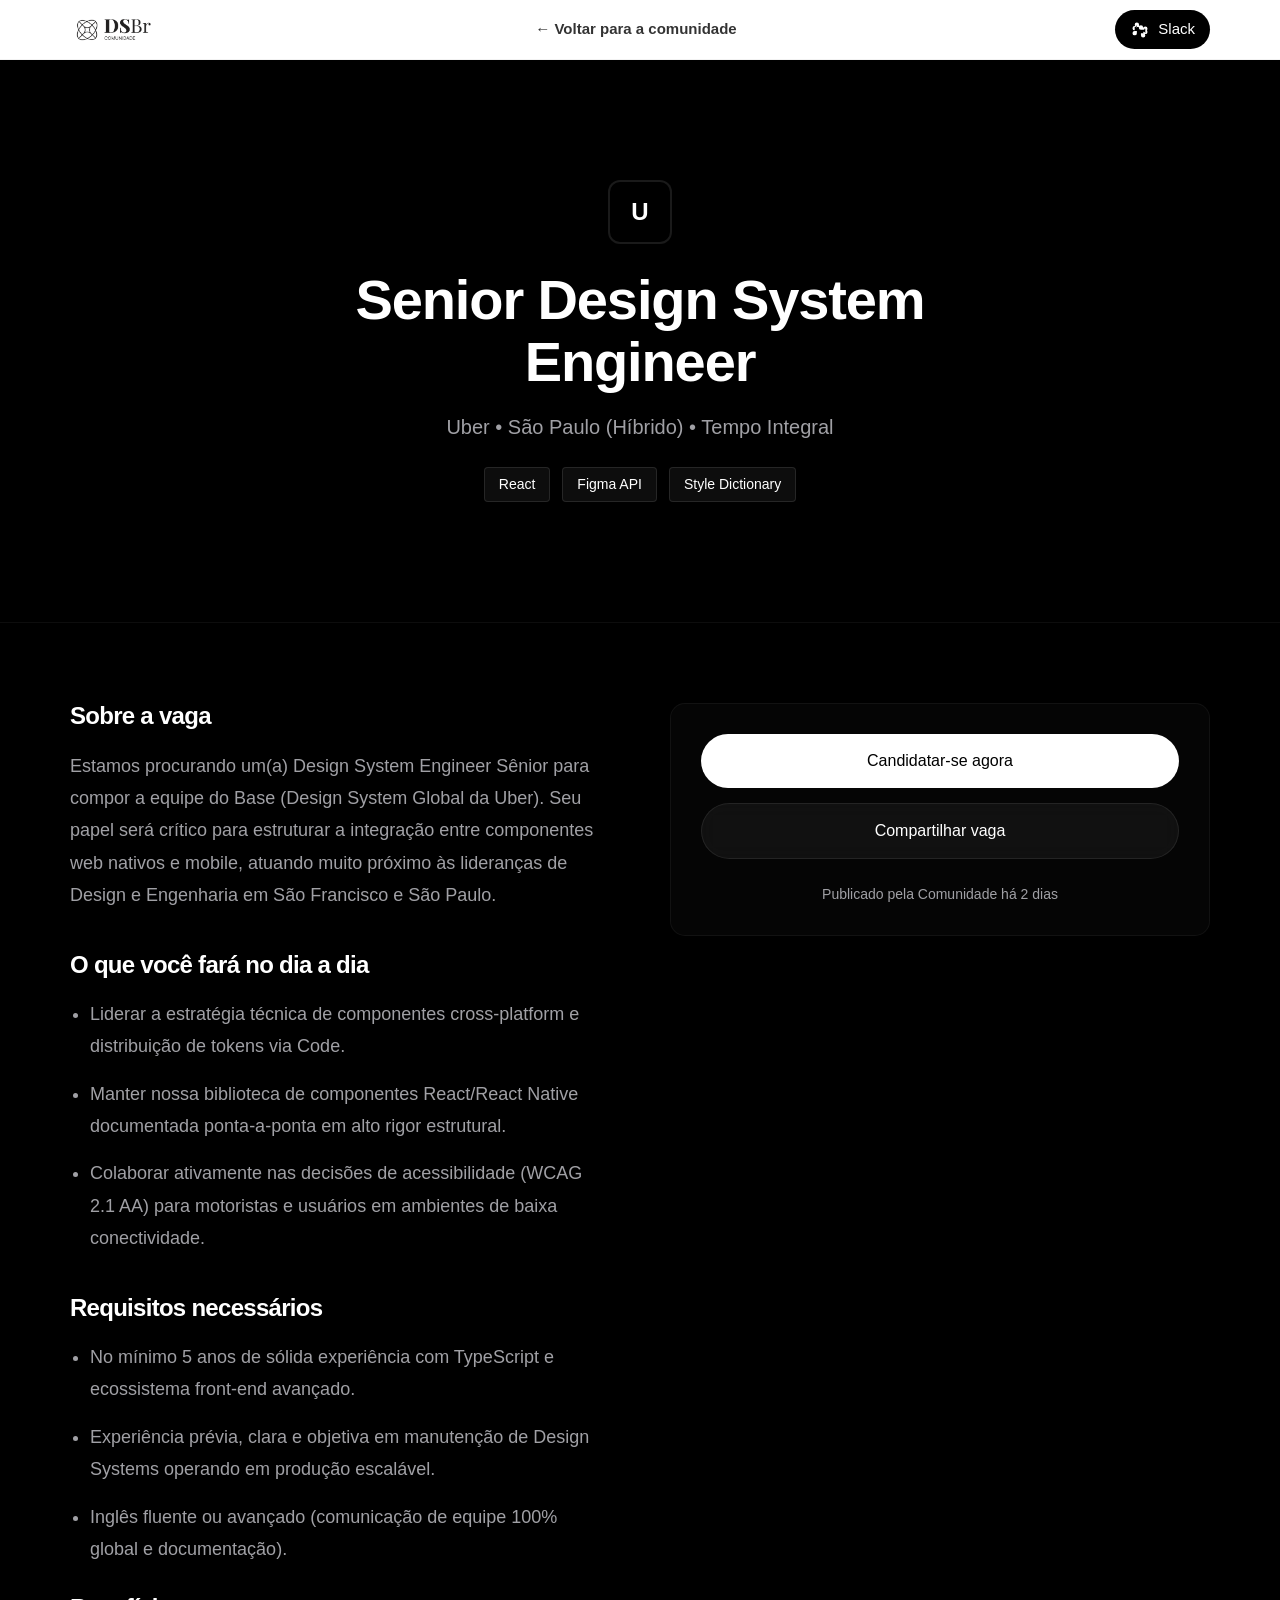
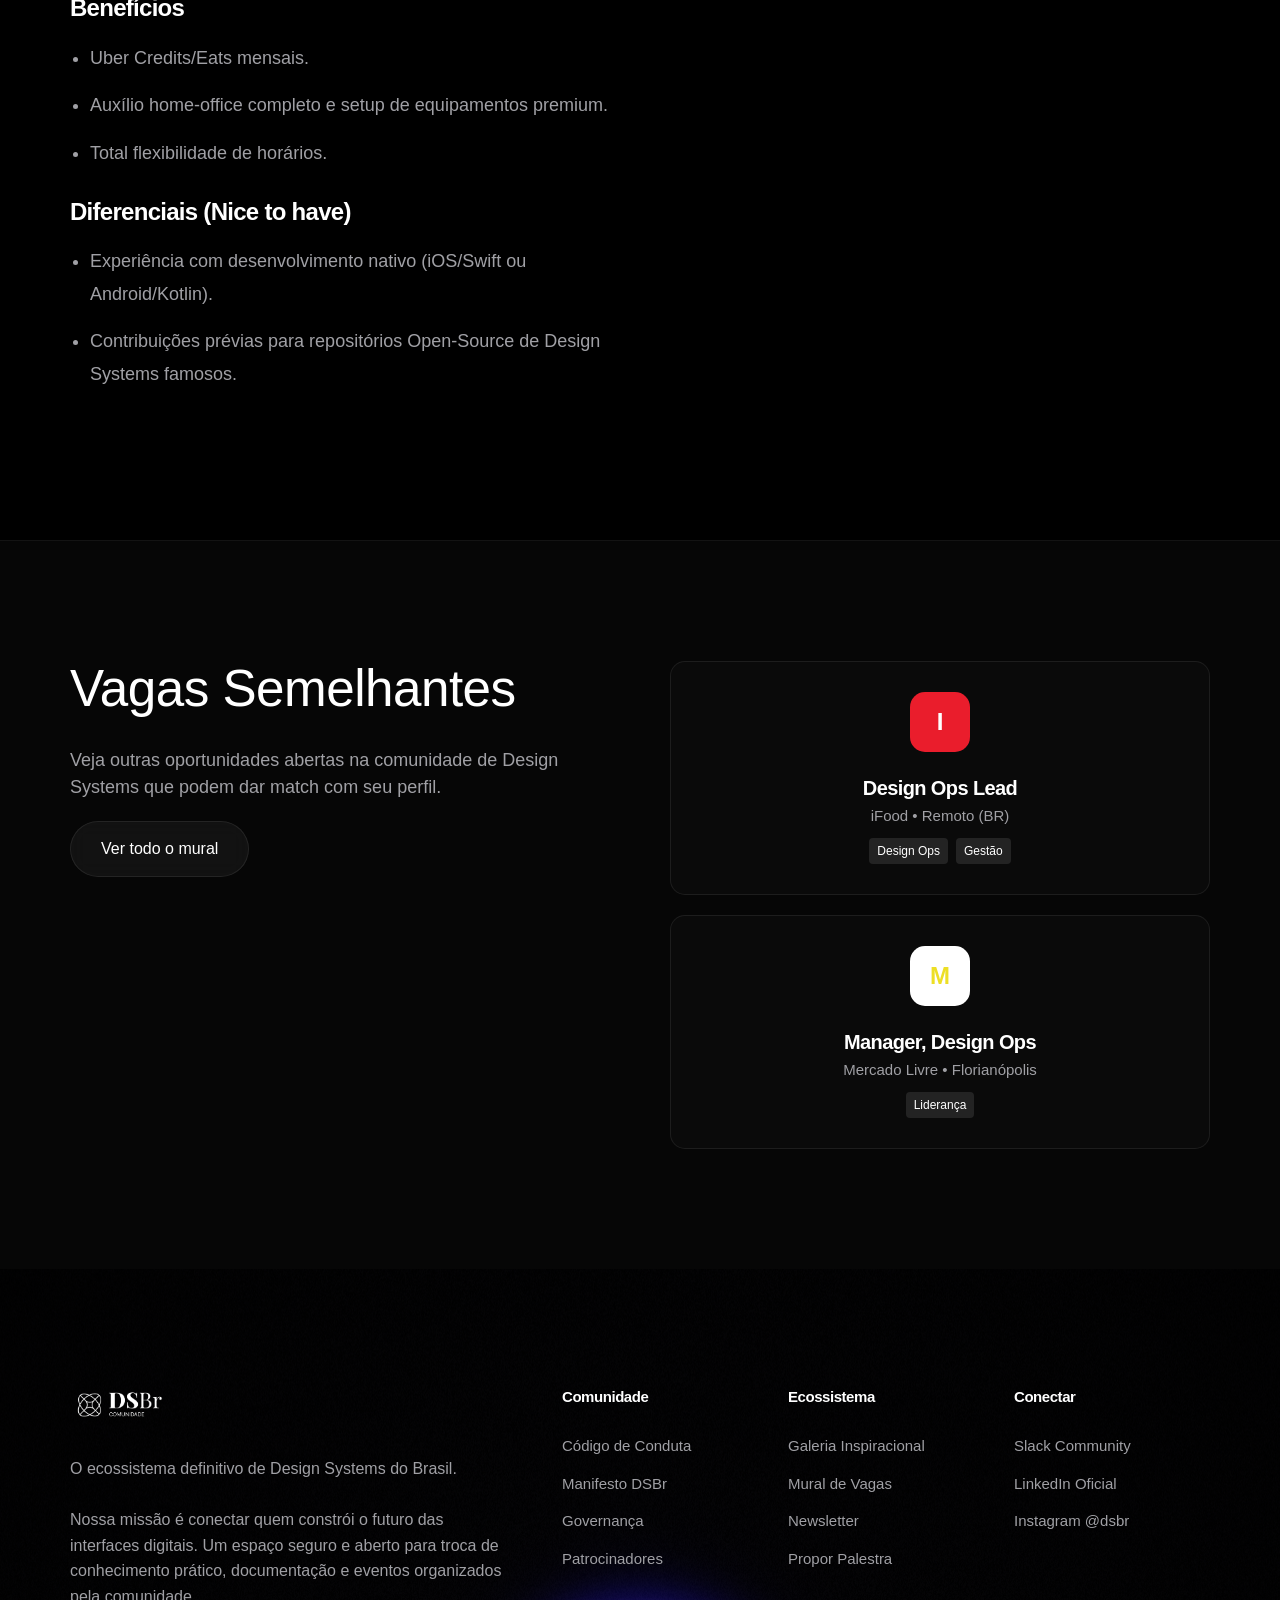
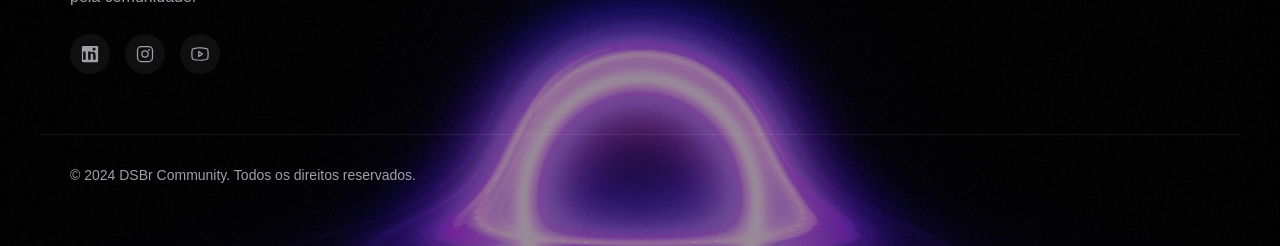
==== job-details.html @ 1dccf1af "first commit" ====
<!DOCTYPE html>
<html lang="pt-BR" class="dark-theme">

<head>
    <meta charset="UTF-8">
    <meta name="viewport" content="width=device-width, initial-scale=1.0">
    <title>Senior Design System Engineer - Uber | DSBr</title>
    <link rel="preconnect" href="https://fonts.googleapis.com">
    <link href="https://fonts.googleapis.com/css2?family=Inter:wght@400;500;600;700;800&family=Outfit:wght@500;700;800&display=swap" rel="stylesheet">
    <link rel="icon" type="image/png" href="assets/logos/LOGO-DSBR-FAVICON.png">
    <link rel="stylesheet" href="styles.css">
</head>

<body>
    <!-- Navigation -->
    <nav class="navbar reveal-nav">
        <div class="nav-container">
            <a href="index.html" class="logo" style="display: flex; align-items: center; text-decoration: none;">
                <img src="assets/logos/LOGO-DSBR-black.png" alt="DSBr Logo" style="height: 28px; width: auto; display: block;">
            </a>
            <div class="nav-links">
                <a href="/" style="font-weight: 600; color: rgba(0,0,0,0.8); text-decoration: none;">← Voltar para a comunidade</a>
            </div>
            <a href="/#join" class="btn btn-primary nav-cta">
                <svg fill="currentColor" viewBox="0 0 256 256" style="width: 20px; height: 20px; margin-right: 8px;">
                    <path d="M116,60a28,28,0,1,0-28,28h28Zm-28,44A28,28,0,1,0,60,132V88A28,28,0,0,0,88,60Zm108,36a28,28,0,1,0-28-28h28Zm-28-44a28,28,0,1,0-28,28h44A28,28,0,0,0,168,96ZM140,196a28,28,0,1,0,28-28H140Zm28-44a28,28,0,1,0,28-28v44A28,28,0,0,0,168,152ZM60,140a28,28,0,1,0,28,28V140ZM88,140H60a28,28,0,1,0,28,28Z"></path>
                </svg>
                Slack
            </a>
        </div>
    </nav>

    <!-- Job Header Block -->
    <header class="section" style="min-height: 40vh; padding-top: 180px; background: #000; border-bottom: 1px solid rgba(255,255,255,0.05); text-align: center;">
        <div class="container layout-centered reveal" style="align-items: center;">
            <div class="mission-text" style="max-width: 800px; display: flex; flex-direction: column; align-items: center;">
                <div class="job-company-logo" style="background:#000; color:#fff; border: 2px solid rgba(255,255,255,0.1); width: 64px; height: 64px; font-size: 1.5rem; border-radius: 12px; display:inline-flex; align-items: center; justify-content: center; margin-bottom: 25px;">U</div>
                <h1 style="font-size: 3.5rem; margin-bottom: 20px; font-weight: 800; letter-spacing: -0.02em;">Senior Design System Engineer</h1>
                <p style="font-size: 1.25rem; color: var(--text-secondary); margin-bottom: 0;">Uber • São Paulo (Híbrido) • Tempo Integral</p>
                
                <div class="job-tags" style="display: flex; gap: 12px; margin-top: 25px; flex-wrap: wrap; justify-content: center;">
                    <span style="background: rgba(255,255,255,0.05); color: #fff; padding: 6px 14px; border-radius: 4px; font-size: 0.875rem; border: 1px solid rgba(255,255,255,0.1);">React</span>
                    <span style="background: rgba(255,255,255,0.05); color: #fff; padding: 6px 14px; border-radius: 4px; font-size: 0.875rem; border: 1px solid rgba(255,255,255,0.1);">Figma API</span>
                    <span style="background: rgba(255,255,255,0.05); color: #fff; padding: 6px 14px; border-radius: 4px; font-size: 0.875rem; border: 1px solid rgba(255,255,255,0.1);">Style Dictionary</span>
                </div>
            </div>
        </div>
    </header>

    <!-- Job Body -->
    <section class="section" style="padding-top: 80px; padding-bottom: 120px; background: transparent;">
        <div class="container layout-asymmetric">
            <div class="job-description" style="line-height: 1.8; color: var(--text-secondary); font-size: 1.125rem;">
                <h3 style="color: var(--text-primary); margin-bottom: 20px; font-size: 1.5rem;">Sobre a vaga</h3>
                <p style="margin-bottom: 40px;">Estamos procurando um(a) Design System Engineer Sênior para compor a equipe do Base (Design System Global da Uber). Seu papel será crítico para estruturar a integração entre componentes web nativos e mobile, atuando muito próximo às lideranças de Design e Engenharia em São Francisco e São Paulo.</p>
                
                <h3 style="color: var(--text-primary); margin-bottom: 20px; font-size: 1.5rem;">O que você fará no dia a dia</h3>
                <ul style="margin-bottom: 40px; padding-left: 20px;">
                    <li style="margin-bottom: 15px;">Liderar a estratégia técnica de componentes cross-platform e distribuição de tokens via Code.</li>
                    <li style="margin-bottom: 15px;">Manter nossa biblioteca de componentes React/React Native documentada ponta-a-ponta em alto rigor estrutural.</li>
                    <li style="margin-bottom: 15px;">Colaborar ativamente nas decisões de acessibilidade (WCAG 2.1 AA) para motoristas e usuários em ambientes de baixa conectividade.</li>
                </ul>

                <h3 style="color: var(--text-primary); margin-bottom: 20px; font-size: 1.5rem;">Requisitos necessários</h3>
                <ul style="margin-bottom: 30px; padding-left: 20px;">
                    <li style="margin-bottom: 15px;">No mínimo 5 anos de sólida experiência com TypeScript e ecossistema front-end avançado.</li>
                    <li style="margin-bottom: 15px;">Experiência prévia, clara e objetiva em manutenção de Design Systems operando em produção escalável.</li>
                    <li style="margin-bottom: 15px;">Inglês fluente ou avançado (comunicação de equipe 100% global e documentação).</li>
                </ul>

                <h3 style="color: var(--text-primary); margin-bottom: 20px; font-size: 1.5rem;">Benefícios</h3>
                <ul style="margin-bottom: 30px; padding-left: 20px;">
                    <li style="margin-bottom: 15px;">Uber Credits/Eats mensais.</li>
                    <li style="margin-bottom: 15px;">Auxílio home-office completo e setup de equipamentos premium.</li>
                    <li style="margin-bottom: 15px;">Total flexibilidade de horários.</li>
                </ul>

                <h3 style="color: var(--text-primary); margin-bottom: 20px; font-size: 1.5rem;">Diferenciais (Nice to have)</h3>
                <ul style="margin-bottom: 30px; padding-left: 20px;">
                    <li style="margin-bottom: 15px;">Experiência com desenvolvimento nativo (iOS/Swift ou Android/Kotlin).</li>
                    <li style="margin-bottom: 15px;">Contribuições prévias para repositórios Open-Source de Design Systems famosos.</li>
                </ul>
            </div>

            <aside class="job-sidebar">
                <div class="sticky-sidebar" style="position: sticky; top: 100px; display: flex; flex-direction: column; gap: 15px; padding: 30px; background: rgba(255,255,255,0.02); border-radius: var(--radius-md); border: 1px solid rgba(255,255,255,0.05);">
                    <a href="#" class="btn btn-primary" style="background: var(--text-primary); color: #000; width: 100%;">Candidatar-se agora</a>
                    <a href="#" class="btn btn-secondary" style="width: 100%;">Compartilhar vaga</a>
                    <p style="font-size: 0.875rem; color: var(--text-secondary); text-align: center; margin-top: 10px;">Publicado pela Comunidade há 2 dias</p>
                </div>
            </aside>
        </div>
    </section>

    <!-- Related Jobs -->
    <section class="section jobs-section" style="padding-bottom: 120px; border-top: 1px solid rgba(255,255,255,0.05);">
        <div class="container layout-asymmetric reveal">
            <div class="jobs-info">
                <h2>Vagas Semelhantes</h2>
                <p>Veja outras oportunidades abertas na comunidade de Design Systems que podem dar match com seu perfil.</p>
                <a href="index.html#jobs" class="btn btn-secondary mt-4" style="margin-top: 20px;">
                    Ver todo o mural
                </a>
            </div>
            
            <div class="jobs-list">
                <a href="#" class="job-item dynamic-hover" style="text-decoration: none;">
                    <div class="job-company-logo" style="background:#ea1d2c;color:#fff;border-color:#ea1d2c;">I</div>
                    <div class="job-meta">
                        <h3 style="color: var(--text-primary);">Design Ops Lead</h3>
                        <span class="company">iFood • Remoto (BR)</span>
                        <div class="job-tags" style="display: flex; gap: 8px; margin-top: 10px;">
                            <span style="background: rgba(255,255,255,0.1); color: #fff; padding: 4px 8px; border-radius: 4px; font-size: 0.75rem;">Design Ops</span>
                            <span style="background: rgba(255,255,255,0.1); color: #fff; padding: 4px 8px; border-radius: 4px; font-size: 0.75rem;">Gestão</span>
                        </div>
                    </div>
                </a>

                <a href="#" class="job-item dynamic-hover" style="text-decoration: none;">
                    <div class="job-company-logo" style="background:#fff;color:#eddf25;border-color:#fff;">M</div>
                    <div class="job-meta">
                        <h3 style="color: var(--text-primary);">Manager, Design Ops</h3>
                        <span class="company">Mercado Livre • Florianópolis</span>
                        <div class="job-tags" style="display: flex; gap: 8px; margin-top: 10px;">
                            <span style="background: rgba(255,255,255,0.1); color: #fff; padding: 4px 8px; border-radius: 4px; font-size: 0.75rem;">Liderança</span>
                        </div>
                    </div>
                </a>
            </div>
        </div>
    </section>

    <!-- Footer -->
    <footer class="footer">
        <div class="container footer-content">
            <div class="footer-brand">
                <a href="index.html" class="logo" style="display: block; margin-bottom: 20px; text-decoration: none;">
                    <img src="assets/logos/LOGO-DSBR-white.png" alt="DSBr Logo"
                        style="height: 32px; width: auto; display: block;">
                </a>
                <p style="color: var(--text-secondary); line-height: 1.6; font-size: 1rem; margin-bottom: 25px;">
                    O ecossistema definitivo de Design Systems do Brasil.<br><br>
                    Nossa missão é conectar quem constrói o futuro das interfaces digitais. Um espaço seguro e aberto para troca de conhecimento prático, documentação e eventos organizados pela comunidade.
                </p>
                <div class="footer-socials" style="display: flex; gap: 15px;">
                    <a href="https://linkedin.com" target="_blank" aria-label="LinkedIn" style="color: var(--text-secondary); width: 40px; height: 40px; border-radius: 50%; background: rgba(255,255,255,0.05); display: flex; align-items: center; justify-content: center; transition: all 0.3s ease;" onmouseover="this.style.background='rgba(255,255,255,0.1)'; this.style.color='var(--text-primary)';" onmouseout="this.style.background='rgba(255,255,255,0.05)'; this.style.color='var(--text-secondary)';">
                        <svg width="20" height="20" fill="currentColor" viewBox="0 0 256 256"><path d="M216,24H40A16,16,0,0,0,24,40V216a16,16,0,0,0,16,16H216a16,16,0,0,0,16-16V40A16,16,0,0,0,216,24Zm-16,40a20,20,0,1,1-20-20A20,20,0,0,1,200,64Zm0,136H168V140c0-14.77-9.5-20-16-20s-16,5.23-16,20v60H104V96h32v17.41a38.45,38.45,0,0,1,28-13.41c19.86,0,36,13.68,36,43.2V200ZM72,200H40V96H72Z"></path></svg>
                    </a>
                    <a href="https://instagram.com" target="_blank" aria-label="Instagram" style="color: var(--text-secondary); width: 40px; height: 40px; border-radius: 50%; background: rgba(255,255,255,0.05); display: flex; align-items: center; justify-content: center; transition: all 0.3s ease;" onmouseover="this.style.background='rgba(255,255,255,0.1)'; this.style.color='var(--text-primary)';" onmouseout="this.style.background='rgba(255,255,255,0.05)'; this.style.color='var(--text-secondary)';">
                        <svg width="20" height="20" fill="currentColor" viewBox="0 0 256 256"><path d="M128,80a48,48,0,1,0,48,48A48.05,48.05,0,0,0,128,80Zm0,80a32,32,0,1,1,32-32A32,32,0,0,1,128,160ZM176,24H80A56.06,56.06,0,0,0,24,80v96a56.06,56.06,0,0,0,56,56h96a56.06,56.06,0,0,0,56-56V80A56.06,56.06,0,0,0,176,24Zm40,152a40,40,0,0,1-40,40H80a40,40,0,0,1-40-40V80A40,40,0,0,1,80,40h96a40,40,0,0,1,40,40ZM192,76a12,12,0,1,1-12-12A12,12,0,0,1,192,76Z"></path></svg>
                    </a>
                    <a href="https://youtube.com" target="_blank" aria-label="YouTube" style="color: var(--text-secondary); width: 40px; height: 40px; border-radius: 50%; background: rgba(255,255,255,0.05); display: flex; align-items: center; justify-content: center; transition: all 0.3s ease;" onmouseover="this.style.background='rgba(255,255,255,0.1)'; this.style.color='var(--text-primary)';" onmouseout="this.style.background='rgba(255,255,255,0.05)'; this.style.color='var(--text-secondary)';">
                        <svg width="20" height="20" fill="currentColor" viewBox="0 0 256 256"><path d="M164.44,121.34l-48-32A8,8,0,0,0,104,96v64a8,8,0,0,0,12.44,6.66l48-32a8,8,0,0,0,0-13.32ZM120,145.05V111l25.58,17ZM234.33,69.52a24,24,0,0,0-14.49-16.4C185.56,39.88,131,40,128,40s-57.56-.12-91.84,13.15a24,24,0,0,0-14.49,16.4C19.86,76.62,16,102.57,16,128s3.86,51.38,5.67,58.48a24,24,0,0,0,14.49,16.41C69.48,216,125.13,216,128,216s58.52,0,91.84-13.11a24,24,0,0,0,14.49-16.41C236.14,179.38,240,153.43,240,128S236.14,76.62,234.33,69.52ZM218.83,182.5A8,8,0,0,1,214,188c-30.86,11.83-84.34,12-86,12s-55.12-.13-86-12a8,8,0,0,1-4.83-5.46C35.53,176.62,32,152.05,32,128s3.53-48.62,5.13-54.54A8,8,0,0,1,42,68c30.86-11.83,84.34-12,86-12s55.12,.13,86,12a8,8,0,0,1,4.83,5.46C220.47,79.38,224,103.95,224,128S220.47,176.62,218.83,182.5Z"></path></svg>
                    </a>
                </div>
            </div>

            <div class="footer-links">
                <div class="link-col">
                    <h4>Comunidade</h4>
                    <a href="#">Código de Conduta</a>
                    <a href="#">Manifesto DSBr</a>
                    <a href="#">Governança</a>
                    <a href="#">Patrocinadores</a>
                </div>
                <div class="link-col">
                    <h4>Ecossistema</h4>
                    <a href="#">Galeria Inspiracional</a>
                    <a href="#">Mural de Vagas</a>
                    <a href="#">Newsletter</a>
                    <a href="#">Propor Palestra</a>
                </div>
                <div class="link-col">
                    <h4>Conectar</h4>
                    <a href="#">Slack Community</a>
                    <a href="#">LinkedIn Oficial</a>
                    <a href="#">Instagram @dsbr</a>
                </div>
            </div>
        </div>
        <div class="container footer-bottom">
            <p>&copy; 2024 DSBr Community. Todos os direitos reservados.</p>
        </div>
    </footer>
    <script src="script.js"></script>
</body>
</html>
---- styles.css ----
/* ==========================================================================
   Custom Fonts
   ========================================================================== */
@font-face {
    font-family: 'Nehemi';
    src: url('assets/Nehemi.woff2') format('woff2'),
        url('assets/Nehemi.woff') format('woff'),
        url('assets/Nehemi.ttf') format('truetype');
    font-weight: normal;
    font-style: normal;
    font-display: swap;
}

/* ==========================================================================
   CSS Variables
   ========================================================================== */
:root {
    /* Colors */
    --bg-color: #000000;
    --bg-surface: #0a0a0a;
    --bg-surface-hover: #141414;
    --text-primary: #ffffff;
    --text-secondary: #a0a0a5;
    --accent-color: #ffffff;
    --accent-glow: rgba(255, 255, 255, 0.1);

    /* Branding specific colors for placeholders */
    --brand-nu: #8A05BE;
    --brand-ifood: #EA1D2C;
    --brand-quinto: #2B52FF;

    /* Gradients */
    --gradient-hero: radial-gradient(circle at 50% 0%, rgba(20, 20, 30, 1) 0%, #000000 60%);
    --gradient-strip: linear-gradient(135deg, rgba(20, 20, 30, 1) 0%, #000000 100%);
    --gradient-accent: linear-gradient(90deg, rgba(255, 255, 255, 0.1), rgba(255, 255, 255, 0.0));

    /* Typography */
    --font-sans: "Helvetica Neue", "Helvetica", "Inter", -apple-system, BlinkMacSystemFont, Arial, sans-serif;

    /* Spacing & Layout - 60px Grid System */
    --max-width: 1200px;
    --section-padding: 120px 0;
    --nav-height: 60px;

    /* Shadows & Effects */
    --shadow-soft: 0 8px 30px rgba(0, 0, 0, 0.4);
    --shadow-glow: 0 0 40px rgba(255, 255, 255, 0.05);
    --border-subtle: 1px solid rgba(255, 255, 255, 0.08);
    --radius-sm: 8px;
    --radius-md: 15px;
    /* adapted */
    --radius-lg: 30px;
    /* adapted */

    /* Motion */
    --transition-fast: 0.2s cubic-bezier(0.16, 1, 0.3, 1);
    --transition-smooth: 0.5s cubic-bezier(0.2, 0.8, 0.2, 1);
}

/* ==========================================================================
   Reset & Base Styles
   ========================================================================== */
* {
    margin: 0;
    padding: 0;
    box-sizing: border-box;
}

html {
    scroll-behavior: smooth;
}

body {
    background-color: var(--bg-color);
    color: var(--text-primary);
    font-family: var(--font-sans);
    line-height: 1.5;
    -webkit-font-smoothing: antialiased;
    -moz-osx-font-smoothing: grayscale;
    overflow-x: hidden;
}

h1,
h2,
h3,
h4,
h5,
h6 {
    font-weight: 700;
    line-height: 1.1;
    letter-spacing: -0.03em;
}

h1 {
    font-family: 'Nehemi', var(--font-sans);
    font-weight: normal;
    font-size: clamp(3rem, 6vw, 5.5rem);
    letter-spacing: -0.02em;
}

h2 {
    font-family: 'Nehemi', var(--font-sans);
    font-weight: 100;
    font-size: clamp(2.5rem, 4vw, 3.5rem);
    margin-bottom: 30px;
    letter-spacing: -0.01em;
}

/* grid adj */
h3 {
    font-size: 1.5rem;
}

h4 {
    font-size: 1.25rem;
}

a {
    color: inherit;
    text-decoration: none;
    transition: color var(--transition-fast);
}

p {
    color: var(--text-secondary);
    font-size: 1.125rem;
    max-width: 600px;
    /* 10 * 60 */
}

.container {
    max-width: var(--max-width);
    margin: 0 auto;
    padding: 0 30px;
    /* grid adj */
}

.section {
    padding: var(--section-padding);
    position: relative;
}

/* Backgrounds coded per section for future image overrides and differentiation */
.mission-section {
    background-color: #040404;
    /* background-image: url('DEPOIS_COLOQUE_A_IMAGEM_AQUI.jpg'); */
    background-size: cover;
    background-position: center;
    background-repeat: no-repeat;
}

.events-section {
    background-color: #080808;
    /* background-image: url('DEPOIS_COLOQUE_A_IMAGEM_AQUI.jpg'); */
    background-size: cover;
    background-position: center;
    background-repeat: no-repeat;
}

.library-section {
    background-color: #030303;
    /* background-image: url('DEPOIS_COLOQUE_A_IMAGEM_AQUI.jpg'); */
    background-size: cover;
    background-position: center;
    background-repeat: no-repeat;
}

.jobs-section {
    background-color: #060606;
    /* background-image: url('DEPOIS_COLOQUE_A_IMAGEM_AQUI.jpg'); */
    background-size: cover;
    background-position: center;
    background-repeat: no-repeat;
}

.content-section {
    background-color: #020202;
    /* background-image: url('DEPOIS_COLOQUE_A_IMAGEM_AQUI.jpg'); */
    background-size: cover;
    background-position: center;
    background-repeat: no-repeat;
}

.mt-4 {
    margin-top: 30px;
}

/* grid adj */

/* ==========================================================================
   Components 
   ========================================================================== */
.btn {
    display: inline-flex;
    align-items: center;
    justify-content: center;
    padding: 15px 30px;
    /* grid adj */
    border-radius: 100px;
    font-weight: 400;
    font-size: 1rem;
    cursor: pointer;
    transition: all var(--transition-fast);
    border: none;
    outline: none;
}

.btn-primary {
    background: var(--accent-color);
    color: #000000;
}

.btn-primary:hover {
    transform: scale(1.05);
    box-shadow: 0 4px 20px rgba(255, 255, 255, 0.4);
}

.btn-secondary {
    background: rgba(255, 255, 255, 0.05);
    color: var(--text-primary);
    border: var(--border-subtle);
    backdrop-filter: blur(10px);
}

.btn-secondary:hover {
    background: rgba(255, 255, 255, 0.1);
    border-color: rgba(255, 255, 255, 0.2);
    transform: scale(1.05);
}

.badge {
    display: inline-block;
    padding: 8px 15px;
    /* grid adj */
    background: rgba(255, 255, 255, 0.05);
    border: var(--border-subtle);
    border-radius: 100px;
    font-size: 0.875rem;
    font-weight: 500;
    color: var(--text-secondary);
    margin-bottom: 30px;
    /* grid adj */
}

.link-arrow {
    color: var(--text-secondary);
    font-weight: 500;
    display: flex;
    align-items: center;
    gap: 10px;
    /* slight compromise, 15px too big */
}

.link-arrow span {
    transition: transform var(--transition-fast);
}

.link-arrow:hover {
    color: var(--text-primary);
}

.link-arrow:hover span {
    transform: translateX(4px);
}

/* ==========================================================================
   Navigation
   ========================================================================== */
.navbar {
    position: fixed;
    top: 0;
    left: 0;
    width: 100%;
    height: var(--nav-height);
    background: #ffffff;
    z-index: 100;
    border-bottom: 1px solid rgba(0, 0, 0, 0.05);
}

.nav-container {
    max-width: var(--max-width);
    height: 100%;
    margin: 0 auto;
    padding: 0 30px;
    /* grid adj */
    display: flex;
    align-items: center;
    justify-content: space-between;
}

.logo {
    font-weight: 800;
    font-size: 1.5rem;
    letter-spacing: -0.05em;
    color: var(--text-primary);
}

.nav-links {
    display: flex;
    gap: 30px;
    /* grid adj */
}

.nav-links a {
    font-size: 0.9375rem;
    font-weight: 500;
    color: rgba(0, 0, 0, 0.6);
}

.nav-links a:hover {
    color: rgba(0, 0, 0, 1);
}

.nav-cta {
    padding: 8px 15px;
    /* grid adj inside 60px nav */
    font-size: 0.9375rem;
    background: #000000 !important;
    color: #ffffff !important;
}

.nav-cta:hover {
    box-shadow: 0 4px 20px rgba(0, 0, 0, 0.2) !important;
}

/* ==========================================================================
   Hero Section
   ========================================================================== */
.hero {
    min-height: 100vh;
    display: flex;
    align-items: center;
    justify-content: center;
    position: relative;
    padding-top: var(--nav-height);
    text-align: center;
    overflow: hidden;
}

.hero-bg {
    position: absolute;
    top: 0;
    left: 0;
    width: 100%;
    height: 100%;
    background: 
        /*linear-gradient(to right, rgba(0, 0, 0, 0) 0%, rgba(0, 0, 0, 0.8) 0%),*/
        linear-gradient(to bottom, rgba(0, 0, 0, 0.4) 100%, #080808 0%),
        url('assets/huly_laser_remix.png');
    background-size: cover;
    background-position: bottom;
    background-repeat: no-repeat;
    z-index: -1;
    overflow: hidden;
}

.orb {
    position: absolute;
    border-radius: 50%;
    filter: blur(100px);
    opacity: 0.4;
    animation: float 20s infinite ease-in-out alternate;
}

.orb-1 {
    width: 600px;
    height: 600px;
    background: rgba(60, 60, 80, 0.4);
    top: -200px;
    left: -100px;
}

.orb-2 {
    width: 500px;
    height: 500px;
    background: rgba(40, 40, 60, 0.3);
    bottom: -100px;
    right: -100px;
    animation-delay: -5s;
}

@keyframes float {
    0% {
        transform: translate(0, 0) scale(1);
    }

    100% {
        transform: translate(50px, 50px) scale(1.1);
    }
}

.hero-content {
    max-width: var(--max-width);
    width: 100%;
    padding: 0 30px;
    /* grid adj */
    display: flex;
    flex-direction: column;
    align-items: center;
    text-align: center;
    z-index: 1;
}

.hero p {
    font-size: 1.25rem;
    color: var(--text-secondary);
    margin: 30px 0 60px;
    /* grid adj */
    max-width: 600px;
}

.cta-group {
    display: flex;
    gap: 15px;
    /* grid adj */
    margin-bottom: 60px;
    /* grid adj */
    justify-content: center;
}

.marquee-section {
    width: 100%;
    overflow: hidden;
    padding: 60px 0;
    /* grid adj */
    border-top: var(--border-subtle);
    border-bottom: var(--border-subtle);
    background: #000;
    position: relative;
    display: flex;
}

.marquee-track {
    display: flex;
    gap: 40px;
    /* grid adj */
    animation: scroll 40s linear infinite;
    flex-shrink: 0;
    align-items: center;
}

@keyframes scroll {
    from {
        transform: translateX(0);
    }

    to {
        transform: translateX(-50%);
    }
}

.marquee-track img, .marquee-track svg, .marquee-track span {
    height: 32px;
    width: auto;
    opacity: 0.5;
    color: #fff;
    filter: brightness(0) invert(1);
    /* Make all white */
    transition: opacity 0.3s ease;
    white-space: nowrap;
    display: flex;
    align-items: center;
}

.marquee-track span {
    font-weight: 600;
    font-size: 1.1rem;
    text-transform: uppercase;
    letter-spacing: 0.1em;
    filter: none;
}

.marquee-track i {
    color: var(--accent-color);
    font-style: normal;
    font-size: 1.2rem;
    opacity: 0.6;
}

.marquee-track img:hover, .marquee-track svg:hover, .marquee-track span:hover, .marquee-track i:hover {
    opacity: 1;
}

@keyframes scroll {
    0% {
        transform: translateX(0);
    }

    100% {
        transform: translateX(calc(-50%));
    }
}

.marquee-mask {
    position: absolute;
    inset: 0;
    background: linear-gradient(to right, #000 0%, transparent 10%, transparent 90%, #000 100%);
    z-index: 2;
    pointer-events: none;
}

/* ==========================================================================
   Mission & Community
   ========================================================================== */
.layout-asymmetric {
    display: grid;
    grid-template-columns: 1fr 1fr;
    gap: 60px;
    /* grid adj */
    align-items: start;
}

.layout-centered {
    display: flex;
    flex-direction: column;
    align-items: center;
    text-align: center;
    max-width: var(--max-width);
    margin: 0 auto;
    width: 100%;
    padding: 0 30px;
}

.mission-bullets {
    list-style: none;
    margin-top: 60px;
    /* grid adj */
}

.mission-bullets li {
    display: flex;
    gap: 30px;
    /* grid adj */
    margin-bottom: 30px;
    /* grid adj */
}

.bullet-icon {
    font-size: 1.5rem;
    color: var(--text-secondary);
    flex-shrink: 0;
}

.mission-bullets h4 {
    margin-bottom: 15px;
    /* grid adj */
}

.mission-bullets p {
    font-size: 1rem;
}

.community-proof {
    background: var(--bg-surface);
    border: var(--border-subtle);
    border-radius: var(--radius-lg);
    padding: 60px;
    /* grid adj */
    box-shadow: var(--shadow-soft);
}

.subtitle {
    font-size: 0.875rem;
    text-transform: uppercase;
    letter-spacing: 0.05em;
    margin-bottom: 30px;
    /* grid adj */
    color: #666;
}

.logo-grid {
    display: grid;
    grid-template-columns: repeat(3, 1fr);
    gap: 30px;
    /* grid adj */
    margin-bottom: 60px;
    /* grid adj */
}

.logo-item {
    font-weight: 700;
    font-size: 1.125rem;
    color: var(--text-secondary);
    opacity: 0.7;
    transition: opacity var(--transition-fast);
}

.logo-item:hover {
    opacity: 1;
    color: var(--text-primary);
}

.testimonial-card {
    border-top: var(--border-subtle);
    padding-top: 30px;
    /* grid adj */
}

.quote {
    font-size: 1.125rem;
    font-weight: 500;
    color: var(--text-primary);
    margin-bottom: 30px;
    /* grid adj */
    line-height: 1.6;
}

.author {
    display: flex;
    align-items: center;
    gap: 15px;
    /* grid adj */
}

.avatar {
    width: 60px;
    /* grid adj */
    height: 60px;
    /* grid adj */
    border-radius: 50%;
    background: linear-gradient(135deg, #444, #222);
}

.avatar.small {
    width: 30px;
    /* grid adj */
    height: 30px;
    /* grid adj */
}

.author-info {
    display: flex;
    flex-direction: column;
}

.author-info strong {
    font-size: 0.9375rem;
}

.author-info span {
    font-size: 0.875rem;
    color: var(--text-secondary);
}

/* ==========================================================================
   Events Section
   ========================================================================== */
.header-flex {
    display: flex;
    justify-content: space-between;
    align-items: center;
    margin-bottom: 60px;
    
    /* grid adj */
}

.header-flex h2 {
    margin-bottom: 0;
}

.horizontal-scroll {
    display: flex;
    gap: 30px;
    /* grid adj */
    overflow-x: auto;
    padding: 0 30px 60px;
    /* grid adj */
    scroll-snap-type: x mandatory;
    scrollbar-width: none;
}

.horizontal-scroll::-webkit-scrollbar {
    display: none;
}

.horizontal-scroll::before,
.horizontal-scroll::after {
    content: '';
    flex-shrink: 0;
    width: max(0px, calc((100vw - var(--max-width)) / 2));
}

.event-card {
    flex: 1;
    min-width: 320px;
    scroll-snap-align: start;
    background: var(--bg-surface);
    border: var(--border-subtle);
    border-radius: var(--radius-lg);
    position: relative;
    box-shadow: var(--shadow-soft);
}

.event-image {
    width: 100%;
    height: 240px;
    /* 4 * 60 */
    overflow: hidden;
    border-top-left-radius: var(--radius-lg);
    border-top-right-radius: var(--radius-lg);
}

.event-image img {
    width: 100%;
    height: 100%;
    object-fit: cover;
    transition: transform 0.8s cubic-bezier(0.2, 0.8, 0.2, 1);
}

.event-card:hover .event-image img {
    transform: scale(1.05);
}

.event-image-placeholder {
    width: 100%;
    height: 240px;
    background: linear-gradient(135deg, #222, #111);
    display: flex;
    align-items: center;
    justify-content: center;
    color: var(--text-secondary);
    font-weight: 500;
    border-top-left-radius: var(--radius-lg);
    border-top-right-radius: var(--radius-lg);
}

.event-details {
    padding: 30px;
    /* grid adj */
}

.event-meta {
    display: flex;
    justify-content: space-between;
    align-items: center;
    margin-bottom: 15px;
    /* grid adj */
    font-size: 0.875rem;
}

.date {
    color: var(--text-secondary);
}

.tag {
    background: rgba(255, 255, 255, 0.1);
    padding: 5px 15px;
    /* grid adj */
    border-radius: 100px;
    font-weight: 600;
}

.event-details h3 {
    margin-bottom: 15px;
    /* grid adj */
}

.event-details p {
    font-size: 1rem;
    margin-bottom: 30px;
    /* grid adj */
}

.btn-text {
    font-weight: 600;
    font-size: 0.9375rem;
    border-bottom: 1px solid rgba(255, 255, 255, 0.3);
    padding-bottom: 2px;
}

.btn-text:hover {
    border-color: #fff;
}

/* ==========================================================================
   Design System Library
   ========================================================================== */
.section-header {
    margin-bottom: 60px;
    /* grid adj */
    max-width: 600px;
    /* exact grid width */
}

.center {
    text-align: center;
    margin-left: auto;
    margin-right: auto;
}

.section-header.center {
    text-align: center;
    margin-left: auto;
    margin-right: auto;
}

.section-header p {
    margin-top: 15px;
    /* grid adj */
}

.ds-grid {
    display: grid;
    grid-template-columns: repeat(auto-fill, minmax(300px, 1fr));
    /* grid adj */
    gap: 30px;
    /* grid adj */
}

.ds-card {
    background: var(--bg-surface);
    border: var(--border-subtle);
    border-radius: var(--radius-md);
    padding: 30px;
    /* grid adj */
    display: flex;
    flex-direction: column;
    height: 100%;
}

.ds-header {
    display: flex;
    align-items: center;
    gap: 15px;
    /* grid adj */
    margin-bottom: 30px;
    /* grid adj */
}

.ds-logo {
    width: 60px;
    /* grid adj */
    height: 60px;
    /* grid adj */
    border-radius: 15px;
    /* grid adj */
    display: flex;
    align-items: center;
    justify-content: center;
    font-weight: 800;
    font-size: 1.25rem;
}

.n-color {
    background: var(--brand-nu);
}

.i-color {
    background: var(--brand-ifood);
}

.q-color {
    background: var(--brand-quinto);
}

.default-color {
    background: #333;
}

.ds-content p {
    font-size: 0.9375rem;
    line-height: 1.6;
}

/* ==========================================================================
   Job Board
   ========================================================================== */
.layout-centered .jobs-info {
    text-align: center;
    margin-bottom: 30px;
}
.jobs-list {
    display: grid;
    grid-template-columns: repeat(auto-fit, minmax(320px, 1fr));
    gap: 20px;
    width: 100%;
}

.layout-centered .jobs-info p {
    max-width: 700px;
    margin: 0 auto;
}

.job-item {
    background: var(--bg-surface);
    border: var(--border-subtle);
    border-radius: var(--radius-md);
    padding: 30px;
    display: flex;
    flex-direction: column;
    align-items: center;
    text-align: center;
    gap: 20px;
    position: relative;
    overflow: hidden;
    height: 100%;
}

.job-item .job-company-logo {
    margin-bottom: 5px;
}

.job-item .job-tags {
    justify-content: center;
}

.job-item.featured {
    border-color: rgba(255, 255, 255, 0.2);
    background: linear-gradient(180deg, rgba(255, 255, 255, 0.05) 0%, rgba(255, 255, 255, 0) 100%), var(--bg-surface);
}

.job-badge {
    position: absolute;
    top: 0;
    right: 30px;
    /* grid adj */
    background: var(--text-primary);
    color: var(--bg-color);
    font-size: 0.75rem;
    font-weight: 700;
    padding: 5px 15px;
    /* grid adj */
    border-bottom-left-radius: 8px;
    border-bottom-right-radius: 8px;
}

.job-company-logo {
    width: 60px;
    /* grid adj */
    height: 60px;
    /* grid adj */
    border-radius: 15px;
    /* grid adj */
    background: #222;
    display: flex;
    align-items: center;
    justify-content: center;
    font-weight: 700;
    font-size: 1.5rem;
}

.job-meta {
    flex-grow: 1;
}

.job-meta h3 {
    font-size: 1.25rem;
    margin-bottom: 5px;
}

.job-meta .company {
    font-size: 0.9375rem;
    color: var(--text-secondary);
}

.job-type {
    font-size: 0.875rem;
    font-weight: 500;
    background: rgba(255, 255, 255, 0.1);
    padding: 5px 15px;
    /* grid adj */
    border-radius: 100px;
}

/* ==========================================================================
   Content / Talks
   ========================================================================== */
.talk-showcase {
    background: var(--bg-surface);
    border: var(--border-subtle);
    border-radius: var(--radius-lg);
    display: grid;
    grid-template-columns: 1fr 1fr;
    /* Exact grid halves */
    overflow: hidden;
    position: relative;
    gap: 0;
}

.talk-video {
    position: relative;
    background: #000;
}

.talk-video img {
    width: 100%;
    height: 100%;
    object-fit: cover;
    opacity: 0.8;
    transition: opacity var(--transition-smooth);
}

.play-btn {
    position: absolute;
    top: 50%;
    left: 50%;
    transform: translate(-50%, -50%);
    width: 60px;
    /* grid adj */
    height: 60px;
    /* grid adj */
    border-radius: 50%;
    background: rgba(255, 255, 255, 0.1);
    backdrop-filter: blur(10px);
    border: 1px solid rgba(255, 255, 255, 0.2);
    color: #fff;
    font-size: 24px;
    cursor: pointer;
    display: flex;
    align-items: center;
    justify-content: center;
    padding-left: 6px;
    transition: all var(--transition-fast);
}

.talk-showcase:hover .play-btn {
    transform: translate(-50%, -50%) scale(1.1);
    background: rgba(255, 255, 255, 0.2);
}

.talk-showcase:hover .talk-video img {
    opacity: 1;
}

.talk-info {
    padding: 60px;
    /* grid adj */
    display: flex;
    flex-direction: column;
    justify-content: center;
}

.talk-tag {
    font-size: 0.875rem;
    text-transform: uppercase;
    letter-spacing: 0.05em;
    color: var(--text-secondary);
    margin-bottom: 15px;
    /* grid adj */
    display: block;
}

.talk-info h3 {
    font-size: 2.25rem;
    margin-bottom: 15px;
    /* grid adj */
}

.talk-info p {
    font-size: 1rem;
    margin-bottom: 30px;
    /* grid adj */
}

.speaker {
    display: flex;
    align-items: center;
    gap: 15px;
    /* grid adj */
}

/* ==========================================================================
   Newsletter Join Strip
   ========================================================================== */
.strip-section {
    padding: 120px 0;
    /* base 60 grid */
    text-align: center;
    position: relative;
    display: flex;
    flex-direction: column;
    align-items: center;
}

.strip-bg {
    position: absolute;
    top: 0;
    left: 0;
    width: 100%;
    height: 100%;
    background: 
        linear-gradient(to right, rgba(0, 0, 0, 0.98) 0%, rgba(0, 0, 0, 0.8) 80%),
        linear-gradient(to bottom, rgba(0, 0, 0, 0.4) 0%, #000000 100%),
        url('assets/2151897093.jpg');
    background-size: cover;
    background-position: center;
    background-repeat: no-repeat;
    z-index: 0;
}

/* Abstract Arts CSS Replacements */
.abstract-mission-art {
    width: 100%;
    height: 500px;
    background: radial-gradient(circle at 30% 30%, rgba(200, 200, 255, 0.05) 0%, transparent 60%),
                radial-gradient(circle at 70% 80%, rgba(100, 100, 255, 0.03) 0%, transparent 50%),
                #0a0a0f;
    border-radius: var(--radius-lg);
    box-shadow: 0 30px 60px rgba(0,0,0,0.6);
    border: 1px solid rgba(255,255,255,0.05);
    position: relative;
    overflow: hidden;
    display: flex;
    align-items: center;
    justify-content: center;
}
.abstract-mission-art::before {
    content: '';
    position: absolute;
    width: 200px; height: 300px;
    background: linear-gradient(135deg, rgba(255,255,255,0.1), transparent);
    backdrop-filter: blur(20px);
    border: 1px solid rgba(255,255,255,0.1);
    border-radius: 20px;
    transform: rotate(15deg);
}

.abstract-content-art {
    width: 100%;
    height: 400px;
    background: #08080a;
    border-radius: var(--radius-md) var(--radius-md) 0 0;
    position: relative;
    overflow: hidden;
    display: flex;
    align-items: center;
    justify-content: center;
}
.abstract-content-art::after {
    content: '';
    position: absolute;
    width: 150px; height: 150px;
    border-radius: 50%;
    background: rgba(255,255,255,0.03);
    box-shadow: 0 0 100px rgba(255,255,255,0.05);
    top: 50%; left: 50%;
    transform: translate(-50%, -50%);
}
.abstract-content-art::before {
    content: '';
    position: absolute;
    top: 0; left: 0; right: 0; bottom: 0;
    background: linear-gradient(to bottom right, rgba(255,255,255,0.05), transparent);
}

.btn svg {
    margin-right: 8px;
    width: 20px;
    height: 20px;
}

.relative {
    position: relative;
}

.z-10 {
    z-index: 10;
}

.subscribe-form {
    display: flex;
    gap: 15px;
    /* grid adj */
    justify-content: center;
    margin: 60px auto 15px;
    /* grid adj */
    max-width: 600px;
    /* grid adj */
}

.subscribe-form input {
    flex-grow: 1;
    padding: 15px 30px;
    /* grid adj */
    border-radius: 100px;
    border: var(--border-subtle);
    background: rgba(0, 0, 0, 0.2);
    color: #fff;
    font-size: 1rem;
    font-family: var(--font-sans);
    outline: none;
    transition: border-color var(--transition-fast);
}

.subscribe-form input:focus {
    border-color: rgba(255, 255, 255, 0.5);
}

.micro-copy {
    font-size: 0.875rem;
    color: #666;
    margin: 0 auto;
}

/* ==========================================================================
   Footer
   ========================================================================== */
.footer {
    padding: 120px 0 60px;
    /*grid adj*/
    background: 
        /*linear-gradient(to right, rgba(0, 0, 0, 0) 0%, rgba(0, 0, 0, 0.8) 0%),*/
        linear-gradient(to bottom, rgba(0, 0, 0, 0.4) 100%, #080808 0%),
        url('assets/reflect_blackhole_remix.png');
    ;
    background-position: bottom;
}

.footer-content {
    display: grid;
    grid-template-columns: 2fr 3fr;
    gap: 60px;
    /* grid adj */
    margin-bottom: 60px;
    /* grid adj */
}

.footer-brand {
    display: flex;
    flex-direction: column;
    align-items: flex-start;
    max-width: 500px;
}

.footer-socials {
    justify-content: flex-start;
}

.footer-brand p {
    margin-top: 15px;
    /* grid adj */
    font-size: 1rem;
}

.footer-links {
    display: grid;
    grid-template-columns: repeat(3, 1fr);
    gap: 30px;
    /* grid adj */
}

.link-col {
    display: flex;
    flex-direction: column;
    align-items: flex-start;
    text-align: left;
}

.link-col h4 {
    font-size: 0.9375rem;
    color: var(--text-primary);
    margin-bottom: 30px;
    /* grid adj */
}

.link-col a {
    display: inline-block;
    color: var(--text-secondary);
    margin-bottom: 15px;
    /* grid adj */
    font-size: 0.9375rem;
    position: relative;
    text-decoration: none;
}

.link-col a::after {
    content: '';
    position: absolute;
    width: 0;
    height: 1px;
    bottom: -2px;
    left: 0;
    background-color: var(--text-primary);
    transition: width 0.3s ease;
}

.link-col a:hover::after {
    width: 100%;
}

.link-col a:hover {
    color: var(--text-primary);
}

.footer-bottom {
    border-top: var(--border-subtle);
    padding-top: 30px;
    /* grid adj */
    display: flex;
    justify-content: space-between;
}

.footer-bottom p {
    font-size: 0.875rem;
}

/* ==========================================================================
   Animations & Interactions
   ========================================================================== */
.dynamic-hover {
    transition: transform var(--transition-smooth), box-shadow var(--transition-smooth), border-color var(--transition-smooth);
}

.dynamic-hover:hover {
    transform: translateY(-5px);
    box-shadow: 0 30px 60px rgba(0, 0, 0, 0.4);
    border-color: rgba(255, 255, 255, 0.15);
}

/* Initial state for Javascript Reveal */
.reveal {
    opacity: 0;
    transform: translateY(30px);
    /* 1/2 of 60 */
    transition: all 0.8s cubic-bezier(0.2, 0.8, 0.2, 1);
}

.reveal.left {
    transform: translateX(-30px);
}

.reveal.right {
    transform: translateX(30px);
}

.reveal.active {
    opacity: 1;
    transform: translate(0, 0);
}

/* Hardcoded delays for hero elements */
.fade-up {
    opacity: 0;
    transform: translateY(30px);
    animation: fadeInUp 0.8s cubic-bezier(0.2, 0.8, 0.2, 1) forwards;
}

.delay-1 {
    animation-delay: 0.1s;
    transition-delay: 0.1s;
}

.delay-2 {
    animation-delay: 0.2s;
    transition-delay: 0.2s;
}

.delay-3 {
    animation-delay: 0.3s;
    transition-delay: 0.3s;
}

.delay-4 {
    animation-delay: 0.4s;
    transition-delay: 0.4s;
}

@keyframes fadeInUp {
    to {
        opacity: 1;
        transform: translateY(0);
    }
}

/* ==========================================================================
   Bento Grid Section
   ========================================================================== */
.bento-section {
    padding-top: 60px;
    padding-bottom: 60px;
    position: relative;
    z-index: 2;
}

.bento-grid {
    display: grid;
    grid-template-columns: repeat(4, 1fr);
    grid-auto-rows: minmax(220px, auto);
    gap: 20px;
    width: 100%;
}

.bento-card {
    background: var(--bg-surface);
    border: 1px solid rgba(255, 255, 255, 0.04);
    border-radius: var(--radius-lg);
    padding: 40px;
    display: flex;
    flex-direction: column;
    position: relative;
    overflow: hidden;
    transition: transform 0.4s cubic-bezier(0.16, 1, 0.3, 1), box-shadow 0.4s ease, border-color 0.4s ease, background 0.4s ease;
    box-shadow: 0 10px 30px rgba(0, 0, 0, 0.2);
}

.bento-card::before {
    content: '';
    position: absolute;
    top: 0;
    left: 0;
    right: 0;
    bottom: 0;
    background: radial-gradient(circle at top left, rgba(255, 255, 255, 0.06), transparent 60%);
    pointer-events: none;
    z-index: 1;
}

.bento-card>* {
    position: relative;
    z-index: 2;
}

.bento-card:hover {
    transform: translateY(-5px) scale(1.01);
    box-shadow: 0 20px 50px rgba(0, 0, 0, 0.5);
    border-color: rgba(255, 255, 255, 0.15);
    background: rgba(255, 255, 255, 0.05);
}

.bento-large {
    grid-column: span 3;
    grid-row: span 2;
}

.bento-medium {
    grid-column: span 2;
    grid-row: span 1;
}

.bento-small {
    grid-column: span 1;
    grid-row: span 1;
}

.bento-title {
    font-size: 1.5rem;
    font-family: 'Nehemi', var(--font-sans);
    font-weight: normal;
    color: var(--text-primary);
    margin-bottom: 15px;
    line-height: 1.2;
}

.bento-desc {
    color: var(--text-secondary);
    font-size: 1.05rem;
    margin-bottom: 20px;
    max-width: 90%;
}

.bento-visual {
    margin-top: auto;
    width: 100%;
}

/* Chat Bubbles (Comunidade) */
.chat-bubble {
    background: rgba(255, 255, 255, 0.05);
    border: 1px solid rgba(255, 255, 255, 0.1);
    padding: 12px 20px;
    border-radius: 20px;
    border-bottom-left-radius: 4px;
    font-size: 0.9375rem;
    color: var(--text-primary);
    display: inline-block;
    margin-bottom: 10px;
    backdrop-filter: blur(10px);
}

.chat-bubble.right {
    background: rgba(255, 255, 255, 0.15);
    border-bottom-left-radius: 20px;
    border-bottom-right-radius: 4px;
    float: right;
    clear: both;
}

/* Mini Logos (Biblioteca) */
.mini-logos {
    display: flex;
    gap: -10px;
    margin-top: 15px;
}

.mini-logo {
    width: 40px;
    height: 40px;
    border-radius: 10px;
    display: flex;
    align-items: center;
    justify-content: center;
    font-weight: bold;
    font-size: 1rem;
    border: 2px solid var(--bg-surface);
    margin-right: -10px;
}

/* Job Mini Card */
.job-mini {
    background: rgba(255, 255, 255, 0.05);
    padding: 15px;
    border-radius: var(--radius-md);
    margin-bottom: 20px;
    border: 1px solid rgba(255, 255, 255, 0.05);
}

.job-mini strong {
    display: block;
    color: var(--text-primary);
    margin-bottom: 5px;
}

.job-mini span {
    color: var(--text-secondary);
    font-size: 0.875rem;
}

/* Bento Hover CTA */
.bento-cta {
    opacity: 0;
    transform: translateY(10px);
    transition: all 0.3s ease;
    display: flex;
    align-items: center;
    gap: 5px;
    color: var(--accent-color);
    font-weight: 500;
    margin-top: auto;
}

.bento-card:hover .bento-cta {
    opacity: 1;
    transform: translateY(0);
}


/* ==========================================================================
   Responsive
   ========================================================================== */
@media (max-width: 900px) {

    .bento-grid {
        grid-template-columns: 1fr;
    }

    .bento-large,
    .bento-medium,
    .bento-small {
        grid-column: span 1;
        grid-row: auto;
    }

    .layout-asymmetric,
    .footer-content,
    .talk-showcase {
        grid-template-columns: 1fr;
    }

    .talk-showcase {
        display: flex;
        flex-direction: column;
    }

    .talk-video {
        height: 300px;
        /* multiple of 60 */
    }

    .stats {
        flex-direction: column;
        gap: 30px;
        /* grid adj */
        align-items: center;
    }

    .hero-content {
        padding-top: 60px;
        /* grid adj */
    }

    h1 {
        font-size: 3rem;
    }

    .nav-links {
        display: none;
    }

    .horizontal-scroll {
        padding-bottom: 30px;
        /* grid adj */
    }

    .event-card {
        min-width: 300px;
    }
}
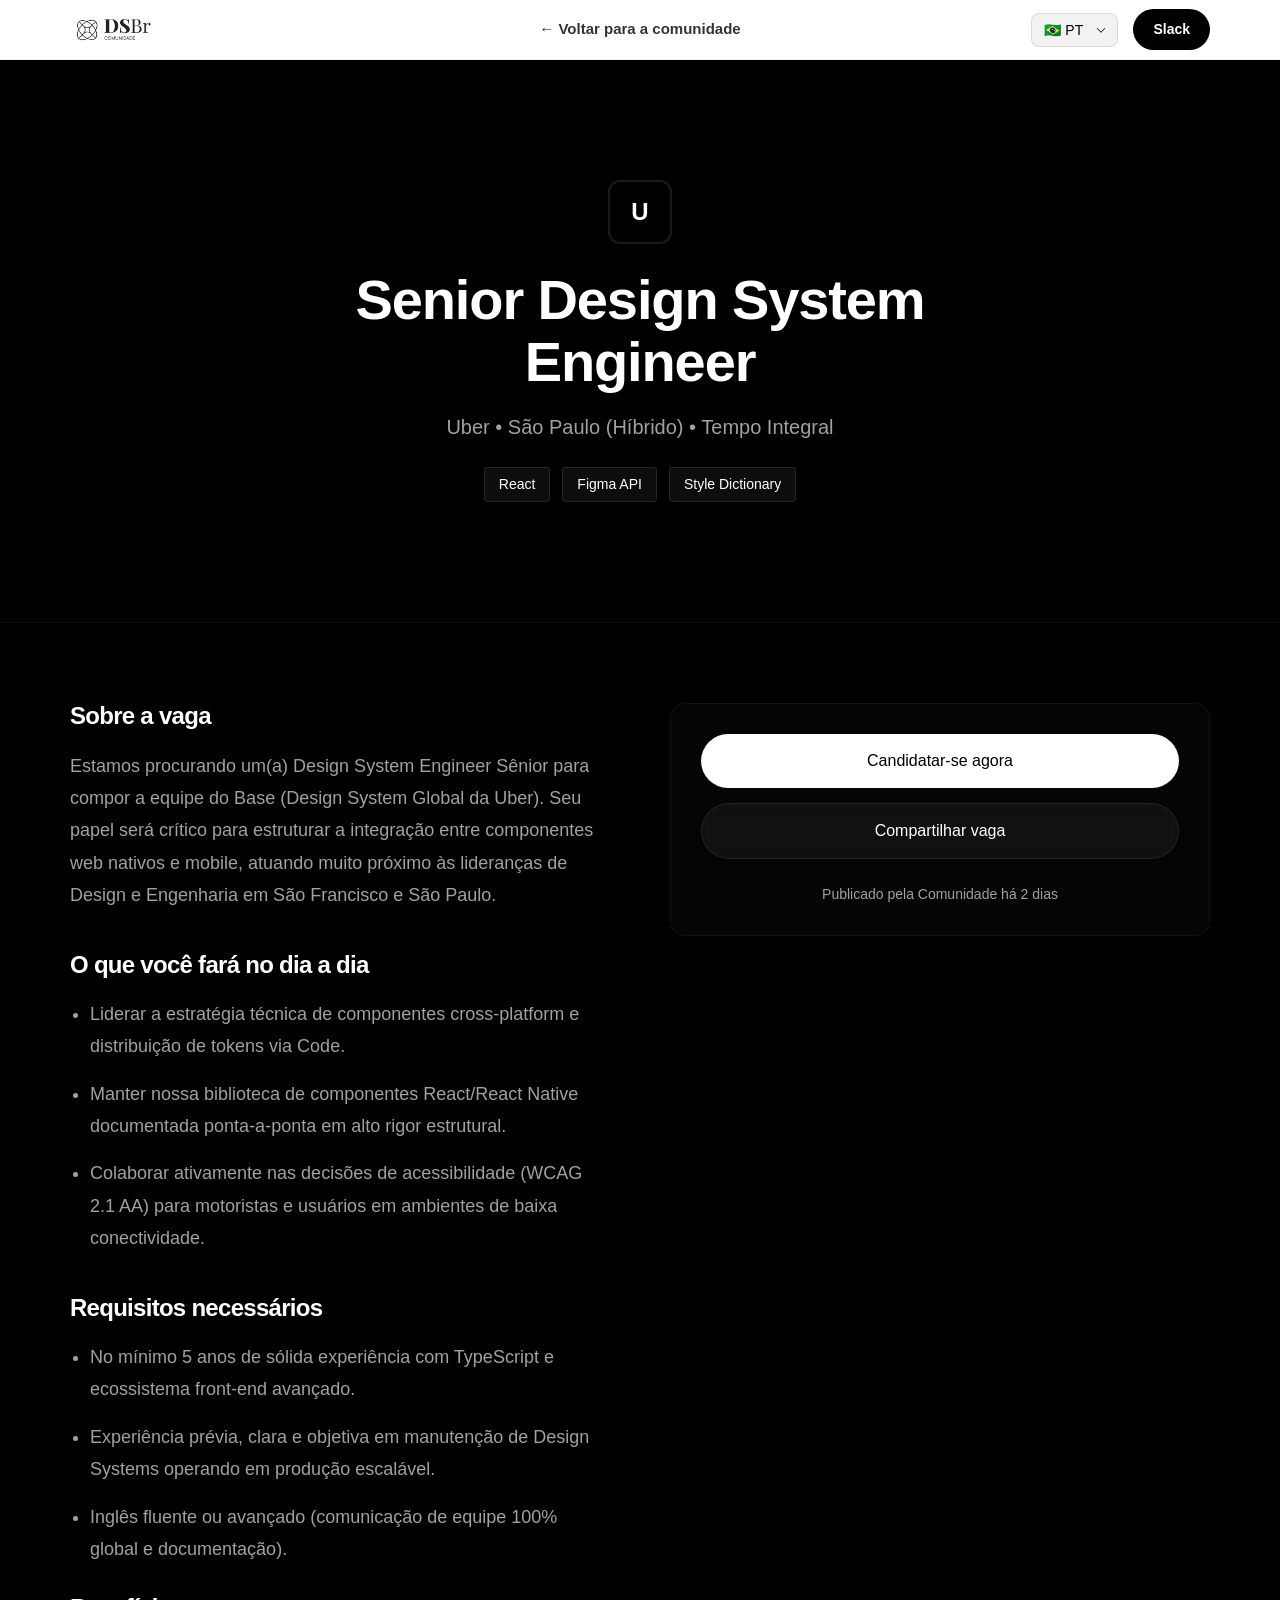
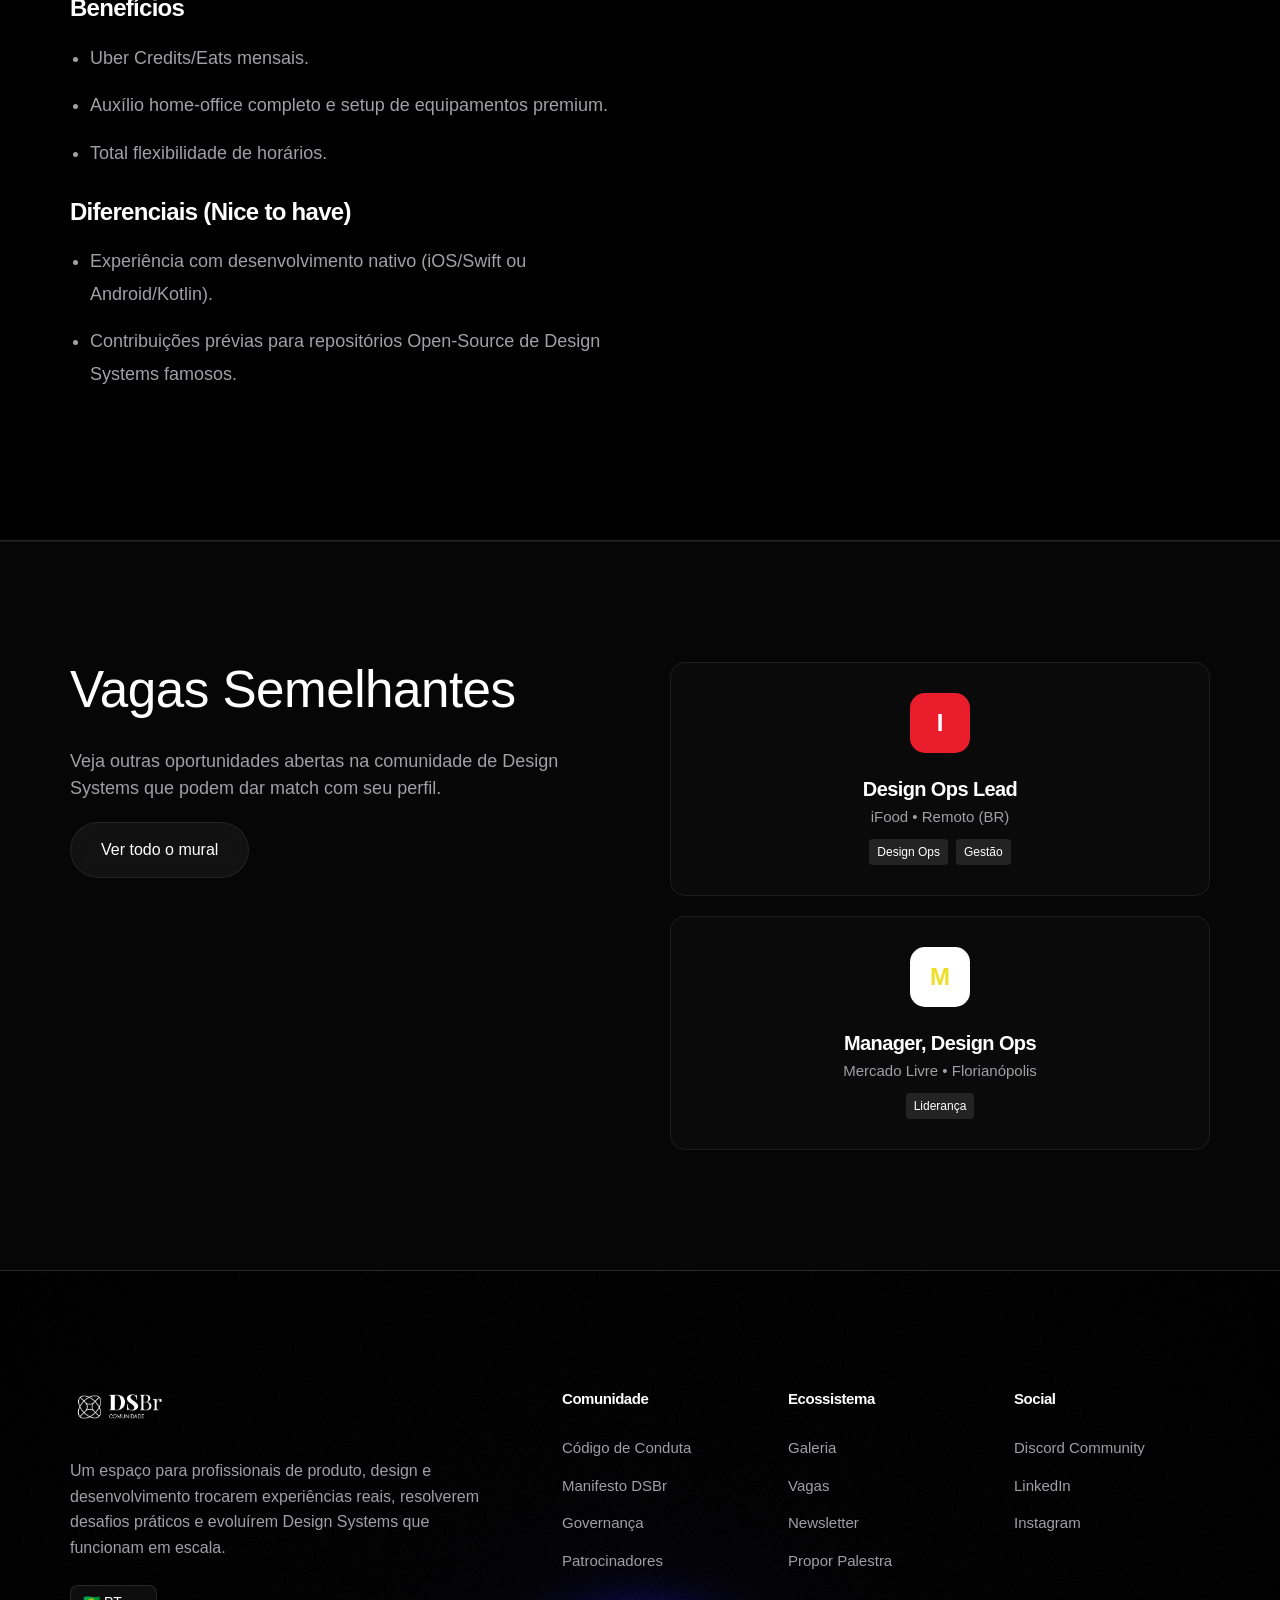
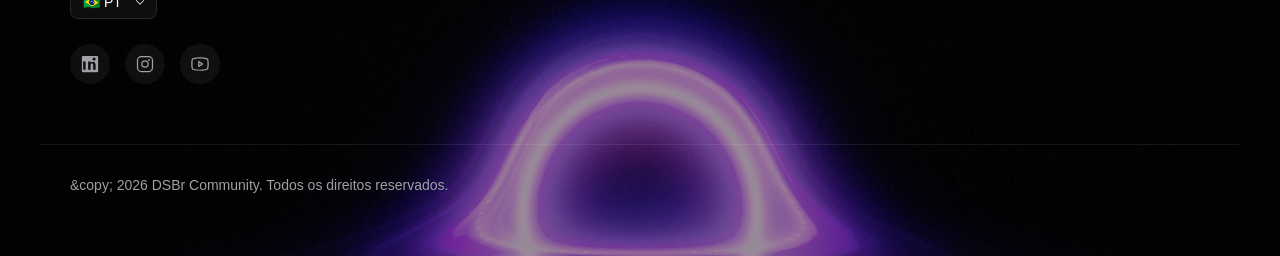
==== commit 1a69463f: "Refactor header alignment, implement i18n dropdown with flags, and fix layout bugs" ====
--- a/job-details.html
+++ b/job-details.html
@@ -12,6 +12,8 @@
 </head>
 
 <body>
+    <script src="i18n.js"></script>
+
     <!-- Navigation -->
     <nav class="navbar reveal-nav">
         <div class="nav-container">
@@ -19,14 +21,24 @@
                 <img src="assets/logos/LOGO-DSBR-black.png" alt="DSBr Logo" style="height: 28px; width: auto; display: block;">
             </a>
             <div class="nav-links">
-                <a href="/" style="font-weight: 600; color: rgba(0,0,0,0.8); text-decoration: none;">← Voltar para a comunidade</a>
-            </div>
-            <a href="/#join" class="btn btn-primary nav-cta">
-                <svg fill="currentColor" viewBox="0 0 256 256" style="width: 20px; height: 20px; margin-right: 8px;">
-                    <path d="M116,60a28,28,0,1,0-28,28h28Zm-28,44A28,28,0,1,0,60,132V88A28,28,0,0,0,88,60Zm108,36a28,28,0,1,0-28-28h28Zm-28-44a28,28,0,1,0-28,28h44A28,28,0,0,0,168,96ZM140,196a28,28,0,1,0,28-28H140Zm28-44a28,28,0,1,0,28-28v44A28,28,0,0,0,168,152ZM60,140a28,28,0,1,0,28,28V140ZM88,140H60a28,28,0,1,0,28,28Z"></path>
-                </svg>
-                Slack
-            </a>
+                <a href="index.html" style="font-weight: 600; color: rgba(0,0,0,0.8); text-decoration: none;" data-i18n="job_details_back">← Voltar para a comunidade</a>
+            </div>
+
+            <div class="nav-actions">
+                <select class="lang-select nav-select">
+                    <option value="pt">🇧🇷 PT</option>
+                    <option value="en">🇺🇸 EN</option>
+                </select>
+
+                <a href="/#join" class="btn btn-primary nav-cta" data-i18n="job_details_slack_btn">
+                    <svg fill="currentColor" viewBox="0 0 256 256" style="width: 20px; height: 20px; margin-right: 8px;">
+                        <path
+                            d="M116,60a28,28,0,1,0-28,28h28Zm-28,44A28,28,0,1,0,60,132V88A28,28,0,0,0,88,60Zm108,36a28,28,0,1,0-28-28h28Zm-28-44a28,28,0,1,0-28,28h44A28,28,0,0,0,168,96ZM140,196a28,28,0,1,0,28-28H140Zm28-44a28,28,0,1,0,28-28v44A28,28,0,0,0,168,152ZM60,140a28,28,0,1,0,28,28V140ZM88,140H60a28,28,0,1,0,28,28Z">
+                        </path>
+                    </svg>
+                    Slack
+                </a>
+            </div>
         </div>
     </nav>
 
@@ -36,7 +48,7 @@
             <div class="mission-text" style="max-width: 800px; display: flex; flex-direction: column; align-items: center;">
                 <div class="job-company-logo" style="background:#000; color:#fff; border: 2px solid rgba(255,255,255,0.1); width: 64px; height: 64px; font-size: 1.5rem; border-radius: 12px; display:inline-flex; align-items: center; justify-content: center; margin-bottom: 25px;">U</div>
                 <h1 style="font-size: 3.5rem; margin-bottom: 20px; font-weight: 800; letter-spacing: -0.02em;">Senior Design System Engineer</h1>
-                <p style="font-size: 1.25rem; color: var(--text-secondary); margin-bottom: 0;">Uber • São Paulo (Híbrido) • Tempo Integral</p>
+                <p style="font-size: 1.25rem; color: var(--text-secondary); margin-bottom: 0;" data-i18n="job_details_uber_desc">Uber • São Paulo (Híbrido) • Tempo Integral</p>
                 
                 <div class="job-tags" style="display: flex; gap: 12px; margin-top: 25px; flex-wrap: wrap; justify-content: center;">
                     <span style="background: rgba(255,255,255,0.05); color: #fff; padding: 6px 14px; border-radius: 4px; font-size: 0.875rem; border: 1px solid rgba(255,255,255,0.1);">React</span>
@@ -51,42 +63,42 @@
     <section class="section" style="padding-top: 80px; padding-bottom: 120px; background: transparent;">
         <div class="container layout-asymmetric">
             <div class="job-description" style="line-height: 1.8; color: var(--text-secondary); font-size: 1.125rem;">
-                <h3 style="color: var(--text-primary); margin-bottom: 20px; font-size: 1.5rem;">Sobre a vaga</h3>
-                <p style="margin-bottom: 40px;">Estamos procurando um(a) Design System Engineer Sênior para compor a equipe do Base (Design System Global da Uber). Seu papel será crítico para estruturar a integração entre componentes web nativos e mobile, atuando muito próximo às lideranças de Design e Engenharia em São Francisco e São Paulo.</p>
+                <h3 style="color: var(--text-primary); margin-bottom: 20px; font-size: 1.5rem;" data-i18n="job_details_about_title">Sobre a vaga</h3>
+                <p style="margin-bottom: 40px;" data-i18n="job_details_about_desc">Estamos procurando um(a) Design System Engineer Sênior para compor a equipe do Base (Design System Global da Uber). Seu papel será crítico para estruturar a integração entre componentes web nativos e mobile, atuando muito próximo às lideranças de Design e Engenharia em São Francisco e São Paulo.</p>
                 
-                <h3 style="color: var(--text-primary); margin-bottom: 20px; font-size: 1.5rem;">O que você fará no dia a dia</h3>
+                <h3 style="color: var(--text-primary); margin-bottom: 20px; font-size: 1.5rem;" data-i18n="job_details_what_title">O que você fará no dia a dia</h3>
                 <ul style="margin-bottom: 40px; padding-left: 20px;">
-                    <li style="margin-bottom: 15px;">Liderar a estratégia técnica de componentes cross-platform e distribuição de tokens via Code.</li>
-                    <li style="margin-bottom: 15px;">Manter nossa biblioteca de componentes React/React Native documentada ponta-a-ponta em alto rigor estrutural.</li>
-                    <li style="margin-bottom: 15px;">Colaborar ativamente nas decisões de acessibilidade (WCAG 2.1 AA) para motoristas e usuários em ambientes de baixa conectividade.</li>
-                </ul>
-
-                <h3 style="color: var(--text-primary); margin-bottom: 20px; font-size: 1.5rem;">Requisitos necessários</h3>
+                    <li style="margin-bottom: 15px;" data-i18n="job_details_what_item_1">Liderar a estratégia técnica de componentes cross-platform e distribuição de tokens via Code.</li>
+                    <li style="margin-bottom: 15px;" data-i18n="job_details_what_item_2">Manter nossa biblioteca de componentes React/React Native documentada ponta-a-ponta em alto rigor estrutural.</li>
+                    <li style="margin-bottom: 15px;" data-i18n="job_details_what_item_3">Colaborar ativamente nas decisões de acessibilidade (WCAG 2.1 AA) para motoristas e usuários em ambientes de baixa conectividade.</li>
+                </ul>
+
+                <h3 style="color: var(--text-primary); margin-bottom: 20px; font-size: 1.5rem;" data-i18n="job_details_requirements_title">Requisitos necessários</h3>
                 <ul style="margin-bottom: 30px; padding-left: 20px;">
-                    <li style="margin-bottom: 15px;">No mínimo 5 anos de sólida experiência com TypeScript e ecossistema front-end avançado.</li>
-                    <li style="margin-bottom: 15px;">Experiência prévia, clara e objetiva em manutenção de Design Systems operando em produção escalável.</li>
-                    <li style="margin-bottom: 15px;">Inglês fluente ou avançado (comunicação de equipe 100% global e documentação).</li>
-                </ul>
-
-                <h3 style="color: var(--text-primary); margin-bottom: 20px; font-size: 1.5rem;">Benefícios</h3>
+                    <li style="margin-bottom: 15px;" data-i18n="job_details_requirements_item_1">No mínimo 5 anos de sólida experiência com TypeScript e ecossistema front-end avançado.</li>
+                    <li style="margin-bottom: 15px;" data-i18n="job_details_requirements_item_2">Experiência prévia, clara e objetiva em manutenção de Design Systems operando em produção escalável.</li>
+                    <li style="margin-bottom: 15px;" data-i18n="job_details_requirements_item_3">Inglês fluente ou avançado (comunicação de equipe 100% global e documentação).</li>
+                </ul>
+
+                <h3 style="color: var(--text-primary); margin-bottom: 20px; font-size: 1.5rem;" data-i18n="job_details_benefits_title">Benefícios</h3>
                 <ul style="margin-bottom: 30px; padding-left: 20px;">
-                    <li style="margin-bottom: 15px;">Uber Credits/Eats mensais.</li>
-                    <li style="margin-bottom: 15px;">Auxílio home-office completo e setup de equipamentos premium.</li>
-                    <li style="margin-bottom: 15px;">Total flexibilidade de horários.</li>
-                </ul>
-
-                <h3 style="color: var(--text-primary); margin-bottom: 20px; font-size: 1.5rem;">Diferenciais (Nice to have)</h3>
+                    <li style="margin-bottom: 15px;" data-i18n="job_details_benefits_item_1">Uber Credits/Eats mensais.</li>
+                    <li style="margin-bottom: 15px;" data-i18n="job_details_benefits_item_2">Auxílio home-office completo e setup de equipamentos premium.</li>
+                    <li style="margin-bottom: 15px;" data-i18n="job_details_benefits_item_3">Total flexibilidade de horários.</li>
+                </ul>
+
+                <h3 style="color: var(--text-primary); margin-bottom: 20px; font-size: 1.5rem;" data-i18n="job_details_nice_to_have_title">Diferenciais (Nice to have)</h3>
                 <ul style="margin-bottom: 30px; padding-left: 20px;">
-                    <li style="margin-bottom: 15px;">Experiência com desenvolvimento nativo (iOS/Swift ou Android/Kotlin).</li>
-                    <li style="margin-bottom: 15px;">Contribuições prévias para repositórios Open-Source de Design Systems famosos.</li>
+                    <li style="margin-bottom: 15px;" data-i18n="job_details_nice_to_have_item_1">Experiência com desenvolvimento nativo (iOS/Swift ou Android/Kotlin).</li>
+                    <li style="margin-bottom: 15px;" data-i18n="job_details_nice_to_have_item_2">Contribuições prévias para repositórios Open-Source de Design Systems famosos.</li>
                 </ul>
             </div>
 
             <aside class="job-sidebar">
                 <div class="sticky-sidebar" style="position: sticky; top: 100px; display: flex; flex-direction: column; gap: 15px; padding: 30px; background: rgba(255,255,255,0.02); border-radius: var(--radius-md); border: 1px solid rgba(255,255,255,0.05);">
-                    <a href="#" class="btn btn-primary" style="background: var(--text-primary); color: #000; width: 100%;">Candidatar-se agora</a>
-                    <a href="#" class="btn btn-secondary" style="width: 100%;">Compartilhar vaga</a>
-                    <p style="font-size: 0.875rem; color: var(--text-secondary); text-align: center; margin-top: 10px;">Publicado pela Comunidade há 2 dias</p>
+                    <a href="#" class="btn btn-primary" style="background: var(--text-primary); color: #000; width: 100%;" data-i18n="job_details_apply_btn">Candidatar-se agora</a>
+                    <a href="#" class="btn btn-secondary" style="width: 100%;" data-i18n="job_details_share_btn">Compartilhar vaga</a>
+                    <p style="font-size: 0.875rem; color: var(--text-secondary); text-align: center; margin-top: 10px;" data-i18n="job_details_posted_date">Publicado pela Comunidade há 2 dias</p>
                 </div>
             </aside>
         </div>
@@ -96,9 +108,9 @@
     <section class="section jobs-section" style="padding-bottom: 120px; border-top: 1px solid rgba(255,255,255,0.05);">
         <div class="container layout-asymmetric reveal">
             <div class="jobs-info">
-                <h2>Vagas Semelhantes</h2>
-                <p>Veja outras oportunidades abertas na comunidade de Design Systems que podem dar match com seu perfil.</p>
-                <a href="index.html#jobs" class="btn btn-secondary mt-4" style="margin-top: 20px;">
+                <h2 data-i18n="job_similar_title">Vagas Semelhantes</h2>
+                <p data-i18n="job_similar_desc">Veja outras oportunidades abertas na comunidade de Design Systems que podem dar match com seu perfil.</p>
+                <a href="index.html#jobs" class="btn btn-secondary mt-4" style="margin-top: 20px;" data-i18n="job_all_jobs_btn">
                     Ver todo o mural
                 </a>
             </div>
@@ -138,10 +150,15 @@
                     <img src="assets/logos/LOGO-DSBR-white.png" alt="DSBr Logo"
                         style="height: 32px; width: auto; display: block;">
                 </a>
-                <p style="color: var(--text-secondary); line-height: 1.6; font-size: 1rem; margin-bottom: 25px;">
-                    O ecossistema definitivo de Design Systems do Brasil.<br><br>
-                    Nossa missão é conectar quem constrói o futuro das interfaces digitais. Um espaço seguro e aberto para troca de conhecimento prático, documentação e eventos organizados pela comunidade.
+                <p style="color: var(--text-secondary); line-height: 1.6; font-size: 1rem; margin-bottom: 25px;" data-i18n="footer_description">
+                    Um espaço para profissionais de produto, design e desenvolvimento trocarem experiências reais,
+                    resolverem desafios práticos e evoluírem Design Systems que funcionam em escala.
                 </p>
+
+                <select class="lang-select">
+                    <option value="pt">🇧🇷 PT</option>
+                    <option value="en">🇺🇸 EN</option>
+                </select>
                 <div class="footer-socials" style="display: flex; gap: 15px;">
                     <a href="https://linkedin.com" target="_blank" aria-label="LinkedIn" style="color: var(--text-secondary); width: 40px; height: 40px; border-radius: 50%; background: rgba(255,255,255,0.05); display: flex; align-items: center; justify-content: center; transition: all 0.3s ease;" onmouseover="this.style.background='rgba(255,255,255,0.1)'; this.style.color='var(--text-primary)';" onmouseout="this.style.background='rgba(255,255,255,0.05)'; this.style.color='var(--text-secondary)';">
                         <svg width="20" height="20" fill="currentColor" viewBox="0 0 256 256"><path d="M216,24H40A16,16,0,0,0,24,40V216a16,16,0,0,0,16,16H216a16,16,0,0,0,16-16V40A16,16,0,0,0,216,24Zm-16,40a20,20,0,1,1-20-20A20,20,0,0,1,200,64Zm0,136H168V140c0-14.77-9.5-20-16-20s-16,5.23-16,20v60H104V96h32v17.41a38.45,38.45,0,0,1,28-13.41c19.86,0,36,13.68,36,43.2V200ZM72,200H40V96H72Z"></path></svg>
@@ -157,29 +174,29 @@
 
             <div class="footer-links">
                 <div class="link-col">
-                    <h4>Comunidade</h4>
-                    <a href="#">Código de Conduta</a>
-                    <a href="#">Manifesto DSBr</a>
-                    <a href="#">Governança</a>
-                    <a href="#">Patrocinadores</a>
+                    <h4 data-i18n="footer_col_1_title">Comunidade</h4>
+                    <a href="#" data-i18n="footer_col_1_link_1">Código de Conduta</a>
+                    <a href="#" data-i18n="footer_col_1_link_2">Manifesto DSBr</a>
+                    <a href="#" data-i18n="footer_col_1_link_3">Governança</a>
+                    <a href="#" data-i18n="footer_col_1_link_4">Patrocinadores</a>
                 </div>
                 <div class="link-col">
-                    <h4>Ecossistema</h4>
-                    <a href="#">Galeria Inspiracional</a>
-                    <a href="#">Mural de Vagas</a>
-                    <a href="#">Newsletter</a>
-                    <a href="#">Propor Palestra</a>
+                    <h4 data-i18n="footer_col_2_title">Ecossistema</h4>
+                    <a href="#" data-i18n="footer_col_2_link_1">Galeria</a>
+                    <a href="#" data-i18n="footer_col_2_link_2">Vagas</a>
+                    <a href="#" data-i18n="footer_col_2_link_3">Newsletter</a>
+                    <a href="#" data-i18n="footer_col_2_link_4">Propor Palestra</a>
                 </div>
                 <div class="link-col">
-                    <h4>Conectar</h4>
-                    <a href="#">Slack Community</a>
-                    <a href="#">LinkedIn Oficial</a>
-                    <a href="#">Instagram @dsbr</a>
+                    <h4 data-i18n="footer_col_3_title">Social</h4>
+                    <a href="https://discord.gg/EjxdKtSK89" target="_blank" data-i18n="footer_col_3_link_1">Discord Community</a>
+                    <a href="https://www.linkedin.com/in/matheus-de-souza-francisco/" target="_blank" data-i18n="footer_col_3_link_2">LinkedIn Oficial</a>
+                    <a href="https://www.instagram.com/figmatt.design/" target="_blank" data-i18n="footer_col_3_link_3">Instagram @dsbr</a>
                 </div>
             </div>
         </div>
         <div class="container footer-bottom">
-            <p>&copy; 2024 DSBr Community. Todos os direitos reservados.</p>
+            <p data-i18n="footer_copyright">&copy; 2026 DSBr Community. Todos os direitos reservados.</p>
         </div>
     </footer>
     <script src="script.js"></script>
--- a/styles.css
+++ b/styles.css
@@ -92,10 +92,10 @@
 }
 
 h1 {
-    font-family: 'Nehemi', var(--font-sans);
-    font-weight: normal;
-    font-size: clamp(3rem, 6vw, 5.5rem);
-    letter-spacing: -0.02em;
+  font-family: 'Nehemi', var(--font-sans);
+  font-weight: normal;
+  font-size: clamp(2.25rem, 4.5vw, 4rem);
+  letter-spacing: -0.02em;
 }
 
 h2 {
@@ -124,7 +124,7 @@
 p {
     color: var(--text-secondary);
     font-size: 1.125rem;
-    max-width: 600px;
+    max-width: 800px;
     /* 10 * 60 */
 }
 
@@ -138,11 +138,12 @@
 .section {
     padding: var(--section-padding);
     position: relative;
+    border-bottom: 1px solid rgba(255, 255, 255, 0.15);
 }
 
 /* Backgrounds coded per section for future image overrides and differentiation */
 .mission-section {
-    background-color: #040404;
+    background-color: #000000;
     /* background-image: url('DEPOIS_COLOQUE_A_IMAGEM_AQUI.jpg'); */
     background-size: cover;
     background-position: center;
@@ -151,9 +152,12 @@
 
 .events-section {
     background-color: #080808;
-    /* background-image: url('DEPOIS_COLOQUE_A_IMAGEM_AQUI.jpg'); */
+    background: 
+        linear-gradient(to right, rgba(0, 0, 0, 0) 0%, rgba(0, 0, 0, 0.8) 0%),
+        linear-gradient(to bottom, rgba(0, 0, 0, 0.4) 100%, #080808 0%),
+        url('assets/asteroid_remix.jpeg');
     background-size: cover;
-    background-position: center;
+    background-position: bottom;
     background-repeat: no-repeat;
 }
 
@@ -174,8 +178,7 @@
 }
 
 .content-section {
-    background-color: #020202;
-    /* background-image: url('DEPOIS_COLOQUE_A_IMAGEM_AQUI.jpg'); */
+    background-color: #000000;
     background-size: cover;
     background-position: center;
     background-repeat: no-repeat;
@@ -272,7 +275,8 @@
     left: 0;
     width: 100%;
     height: var(--nav-height);
-    background: #ffffff;
+    background: rgba(255, 255, 255, 0.85);
+    backdrop-filter: blur(15px);
     z-index: 100;
     border-bottom: 1px solid rgba(0, 0, 0, 0.05);
 }
@@ -282,10 +286,9 @@
     height: 100%;
     margin: 0 auto;
     padding: 0 30px;
-    /* grid adj */
-    display: flex;
-    align-items: center;
-    justify-content: space-between;
+    display: grid;
+    grid-template-columns: 1fr auto 1fr;
+    align-items: center;
 }
 
 .logo {
@@ -297,30 +300,40 @@
 
 .nav-links {
     display: flex;
-    gap: 30px;
-    /* grid adj */
+    gap: 20px;
+    justify-self: center;
 }
 
 .nav-links a {
     font-size: 0.9375rem;
     font-weight: 500;
-    color: rgba(0, 0, 0, 0.6);
+    color: rgba(0, 0, 0, 0.7);
+    transition: color 0.2s ease;
 }
 
 .nav-links a:hover {
-    color: rgba(0, 0, 0, 1);
+    color: #000;
+}
+
+.nav-actions {
+    display: flex;
+    align-items: center;
+    gap: 15px;
+    justify-self: end;
 }
 
 .nav-cta {
-    padding: 8px 15px;
-    /* grid adj inside 60px nav */
-    font-size: 0.9375rem;
+    padding: 10px 20px;
+    font-size: 0.875rem;
     background: #000000 !important;
     color: #ffffff !important;
+    border-radius: 100px;
+    font-weight: 600;
 }
 
 .nav-cta:hover {
-    box-shadow: 0 4px 20px rgba(0, 0, 0, 0.2) !important;
+    transform: translateY(-1px);
+    box-shadow: 0 4px 15px rgba(0, 0, 0, 0.1) !important;
 }
 
 /* ==========================================================================
@@ -778,7 +791,7 @@
 .section-header {
     margin-bottom: 60px;
     /* grid adj */
-    max-width: 600px;
+    max-width: 800px;
     /* exact grid width */
 }
 
@@ -796,6 +809,7 @@
 
 .section-header p {
     margin-top: 15px;
+    text-align: center;
     /* grid adj */
 }
 
@@ -1078,10 +1092,7 @@
     left: 0;
     width: 100%;
     height: 100%;
-    background: 
-        linear-gradient(to right, rgba(0, 0, 0, 0.98) 0%, rgba(0, 0, 0, 0.8) 80%),
-        linear-gradient(to bottom, rgba(0, 0, 0, 0.4) 0%, #000000 100%),
-        url('assets/2151897093.jpg');
+
     background-size: cover;
     background-position: center;
     background-repeat: no-repeat;
@@ -1594,4 +1605,77 @@
     .event-card {
         min-width: 300px;
     }
+}
+
+/* ==========================================================================
+   Language Select Dropdown */
+.lang-select {
+    background: rgba(255, 255, 255, 0.05);
+    color: var(--text-primary);
+    border: 1px solid rgba(255, 255, 255, 0.1);
+    border-radius: 8px;
+    padding: 8px 12px;
+    font-size: 0.875rem;
+    font-weight: 500;
+    cursor: pointer;
+    outline: none;
+    transition: all 0.2s cubic-bezier(0.16, 1, 0.3, 1);
+    appearance: none;
+    background-image: url("data:image/svg+xml,%3Csvg xmlns='http://www.w3.org/2000/svg' width='12' height='12' fill='white' viewBox='0 0 256 256'%3E%3Cpath d='M213.66,101.66l-80,80a8,8,0,0,1-11.32,0l-80-80a8,8,0,0,1,11.32-11.32L128,164.69l74.34-74.35a8,8,0,0,1,11.32,11.32Z'%3E%3C/path%3E%3C/svg%3E");
+    background-repeat: no-repeat;
+    background-position: right 10px center;
+    padding-right: 32px;
+    backdrop-filter: blur(10px);
+}
+
+.lang-select:hover {
+    background-color: rgba(255, 255, 255, 0.1);
+    border-color: rgba(255, 255, 255, 0.2);
+    transform: translateY(-1px);
+}
+
+.lang-select:focus {
+    border-color: var(--accent-light);
+    box-shadow: 0 0 0 2px rgba(255, 255, 255, 0.05);
+}
+
+.lang-select option {
+    background: #111;
+    color: #fff;
+    padding: 10px;
+}
+
+/* Header Specific Select (High Contrast) */
+.nav-select {
+    background-color: rgba(0, 0, 0, 0.05);
+    color: #000;
+    border: 1px solid rgba(0, 0, 0, 0.1);
+    background-image: url("data:image/svg+xml,%3Csvg xmlns='http://www.w3.org/2000/svg' width='12' height='12' fill='black' viewBox='0 0 256 256'%3E%3Cpath d='M213.66,101.66l-80,80a8,8,0,0,1-11.32,0l-80-80a8,8,0,0,1,11.32-11.32L128,164.69l74.34-74.35a8,8,0,0,1,11.32,11.32Z'%3E%3C/path%3E%3C/svg%3E");
+    backdrop-filter: none;
+    margin-left: 0;
+    margin-right: 0;
+}
+
+.nav-select:hover {
+    background-color: rgba(0, 0, 0, 0.08);
+    border-color: rgba(0, 0, 0, 0.2);
+}
+
+.nav-select option {
+    background: #fff;
+    color: #000;
+}
+
+.footer .lang-select {
+    margin-bottom: 25px;
+}
+
+@media (max-width: 900px) {
+    .nav-container {
+        display: flex;
+        justify-content: space-between;
+    }
+    .nav-links, .nav-actions {
+        display: none;
+    }
 }
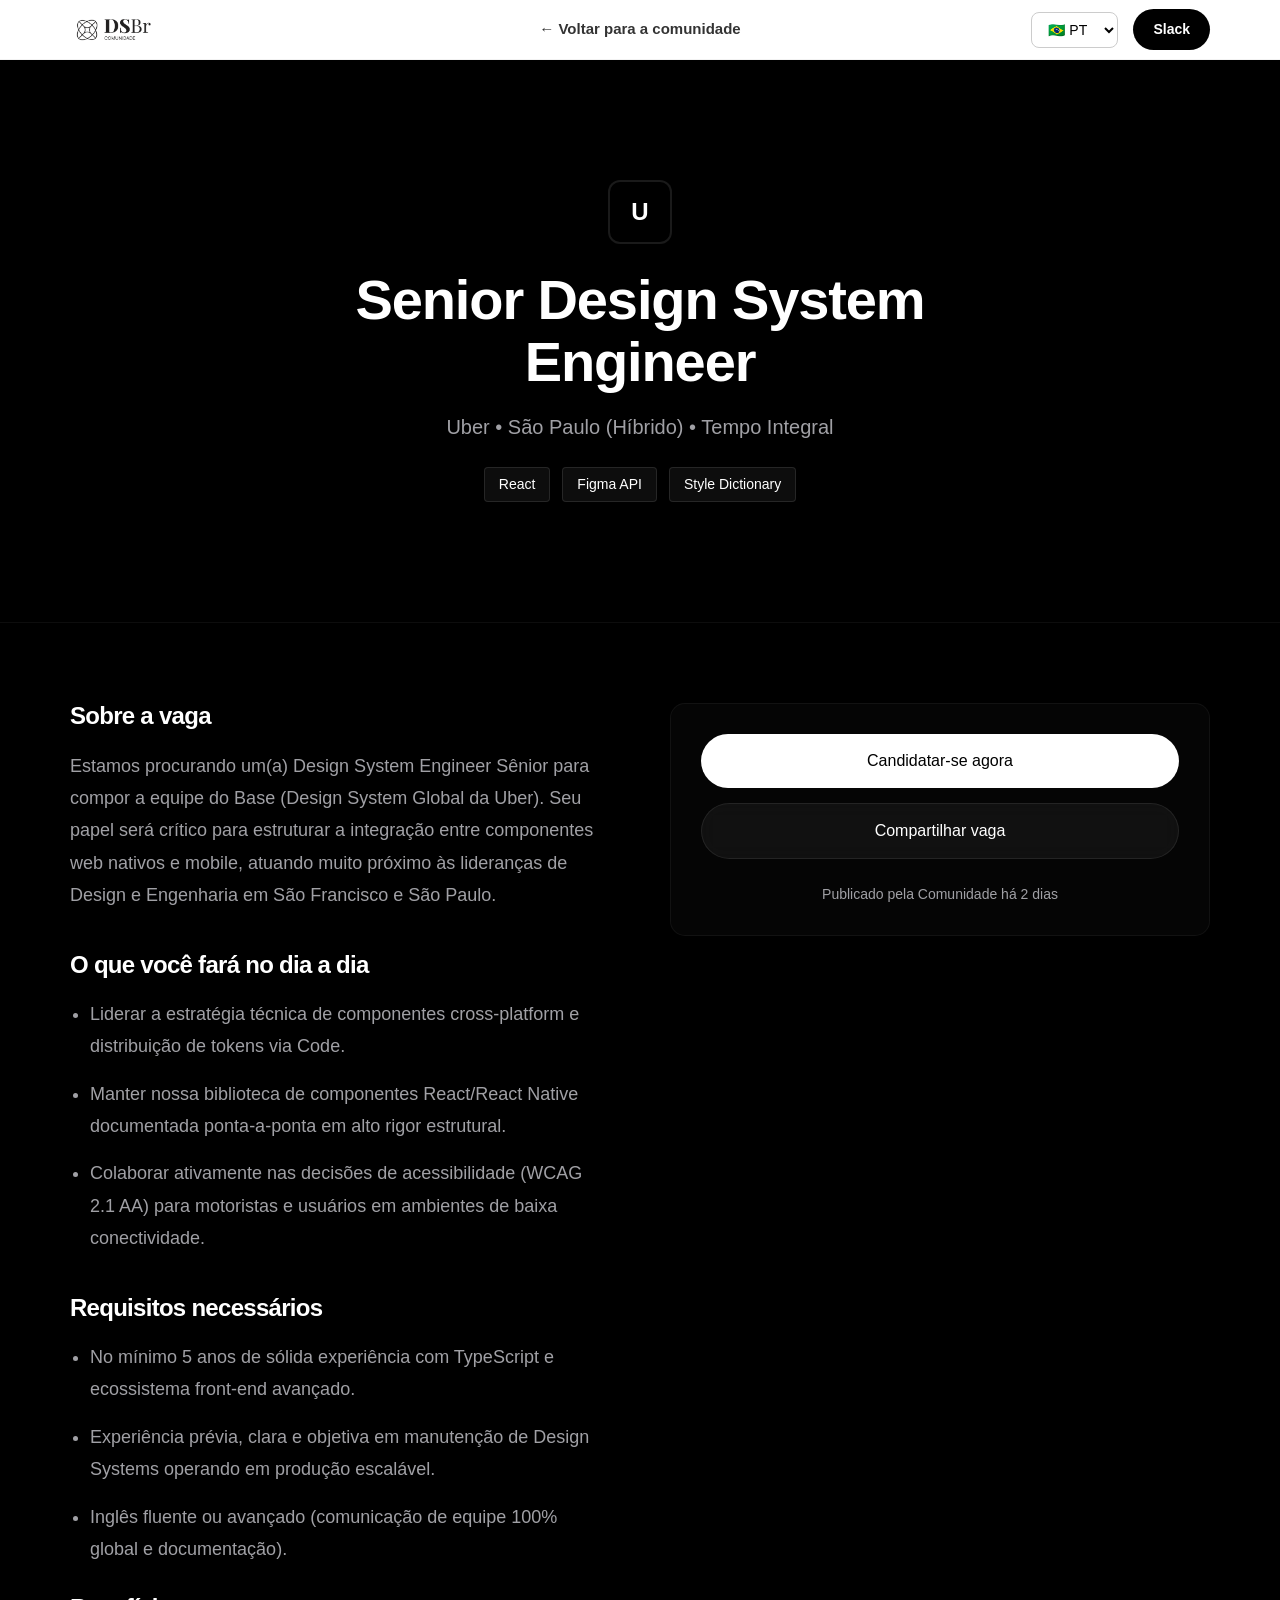
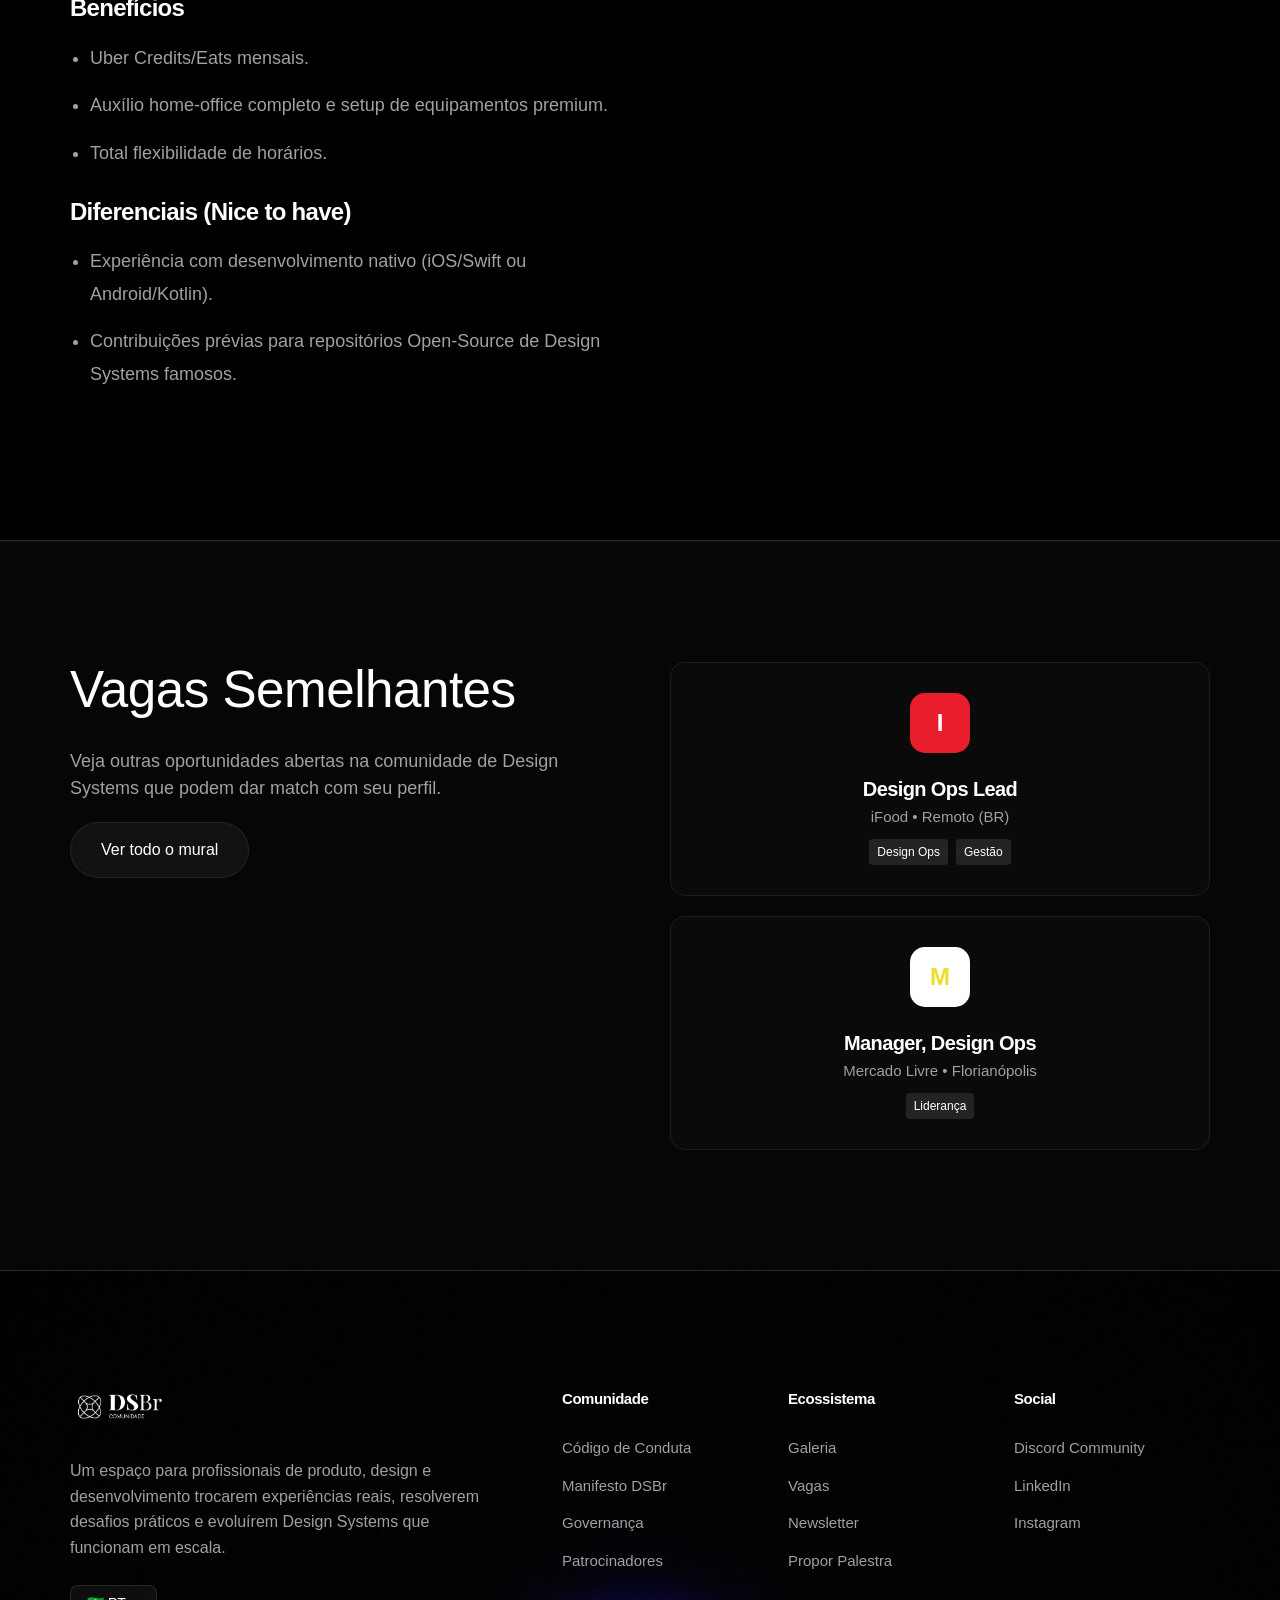
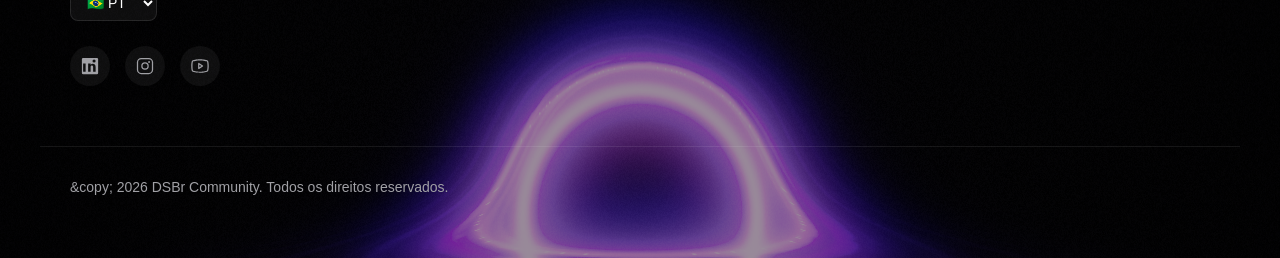
==== commit 4cbc6431: "Emergency: Force interaction on i18n dropdown with high-priority CSS and diagnostic logging" ====
--- a/job-details.html
+++ b/job-details.html
@@ -25,7 +25,10 @@
             </div>
 
             <div class="nav-actions">
-                <select class="lang-select nav-select">
+                <select class="lang-select nav-select"
+                    style="position: relative !important; z-index: 100000 !important; cursor: pointer !important; opacity: 1 !important; visibility: visible !important; pointer-events: auto !important;"
+                    onmousedown="console.log('HTML Mousedown JobDetails');" 
+                    onclick="console.log('HTML Click JobDetails');">
                     <option value="pt">🇧🇷 PT</option>
                     <option value="en">🇺🇸 EN</option>
                 </select>
--- a/styles.css
+++ b/styles.css
@@ -1620,12 +1620,10 @@
     cursor: pointer;
     outline: none;
     transition: all 0.2s cubic-bezier(0.16, 1, 0.3, 1);
-    appearance: none;
-    background-image: url("data:image/svg+xml,%3Csvg xmlns='http://www.w3.org/2000/svg' width='12' height='12' fill='white' viewBox='0 0 256 256'%3E%3Cpath d='M213.66,101.66l-80,80a8,8,0,0,1-11.32,0l-80-80a8,8,0,0,1,11.32-11.32L128,164.69l74.34-74.35a8,8,0,0,1,11.32,11.32Z'%3E%3C/path%3E%3C/svg%3E");
-    background-repeat: no-repeat;
-    background-position: right 10px center;
-    padding-right: 32px;
-    backdrop-filter: blur(10px);
+    appearance: auto !important;
+    position: relative !important;
+    z-index: 9999 !important;
+    pointer-events: auto !important;
 }
 
 .lang-select:hover {
@@ -1647,11 +1645,11 @@
 
 /* Header Specific Select (High Contrast) */
 .nav-select {
-    background-color: rgba(0, 0, 0, 0.05);
-    color: #000;
-    border: 1px solid rgba(0, 0, 0, 0.1);
-    background-image: url("data:image/svg+xml,%3Csvg xmlns='http://www.w3.org/2000/svg' width='12' height='12' fill='black' viewBox='0 0 256 256'%3E%3Cpath d='M213.66,101.66l-80,80a8,8,0,0,1-11.32,0l-80-80a8,8,0,0,1,11.32-11.32L128,164.69l74.34-74.35a8,8,0,0,1,11.32,11.32Z'%3E%3C/path%3E%3C/svg%3E");
-    backdrop-filter: none;
+    background-color: #fff !important;
+    color: #000 !important;
+    border: 1px solid #ccc !important;
+    appearance: auto !important;
+    backdrop-filter: none !important;
     margin-left: 0;
     margin-right: 0;
 }
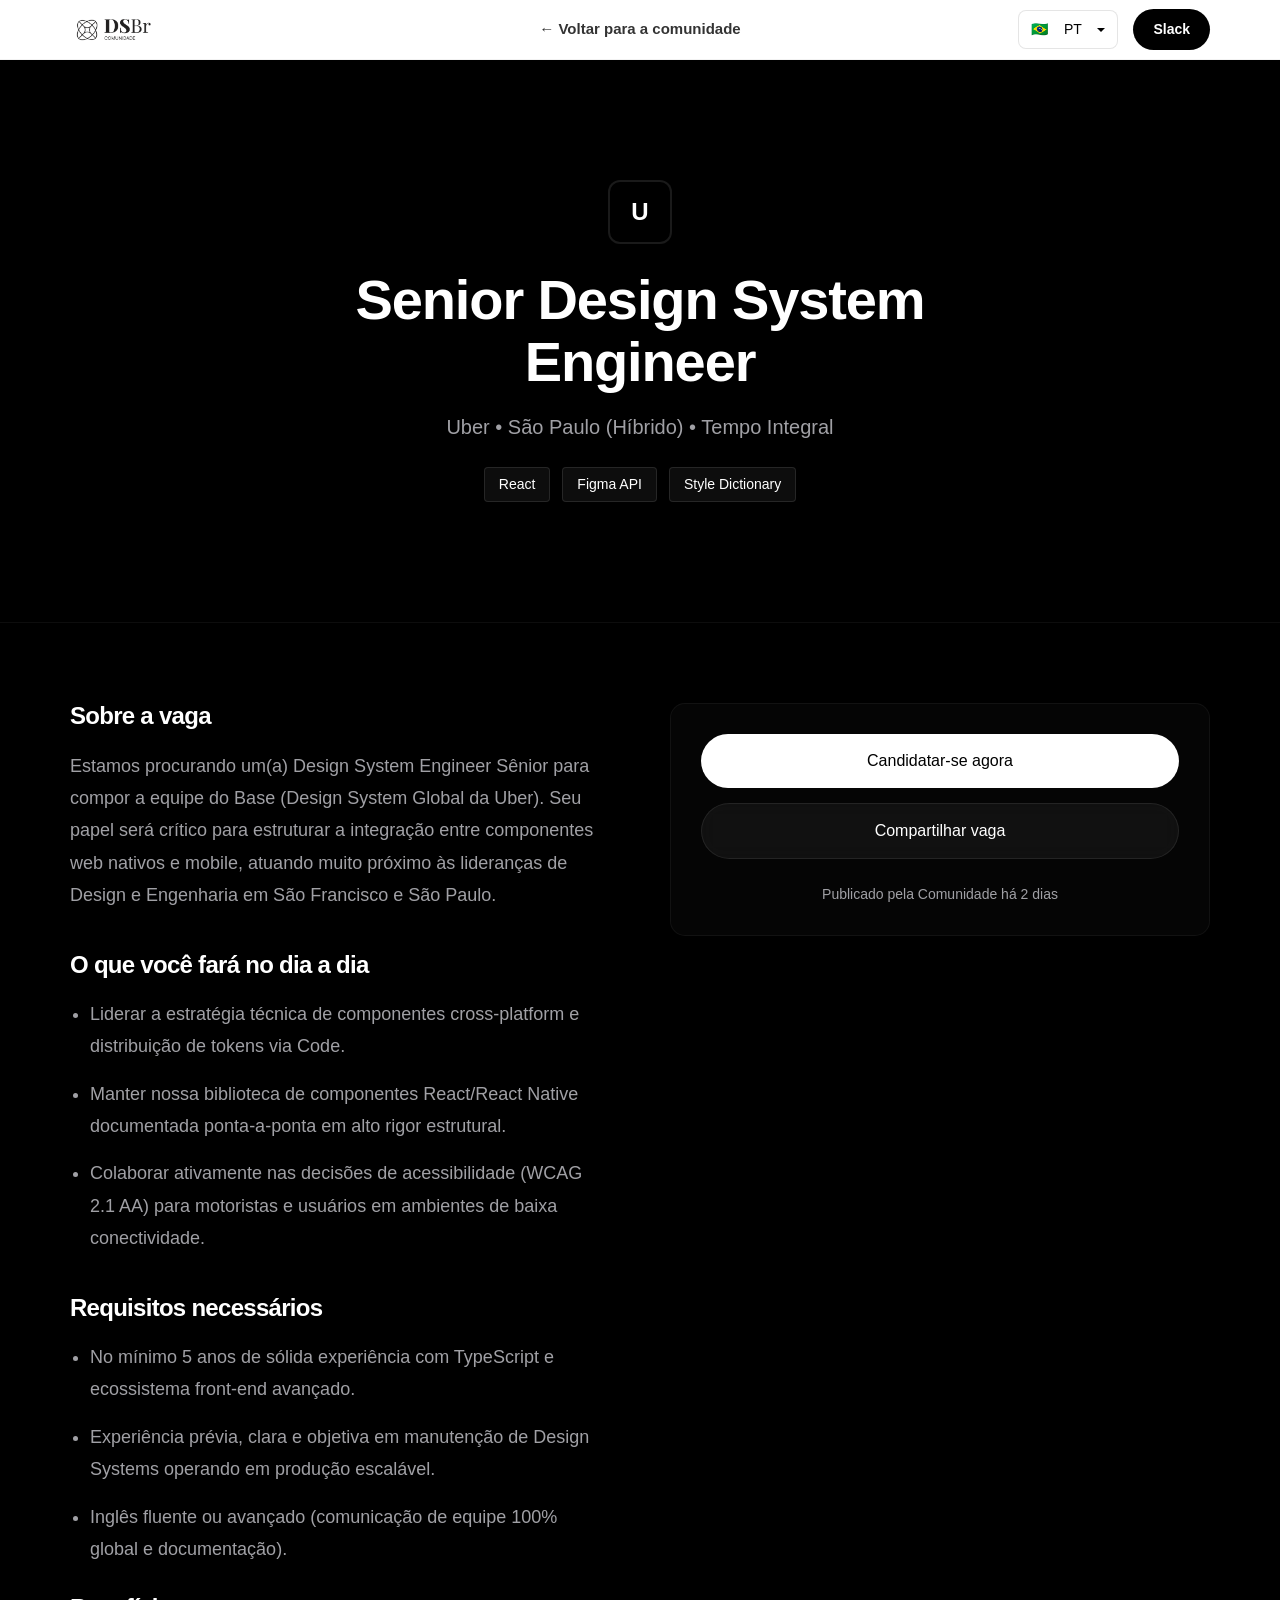
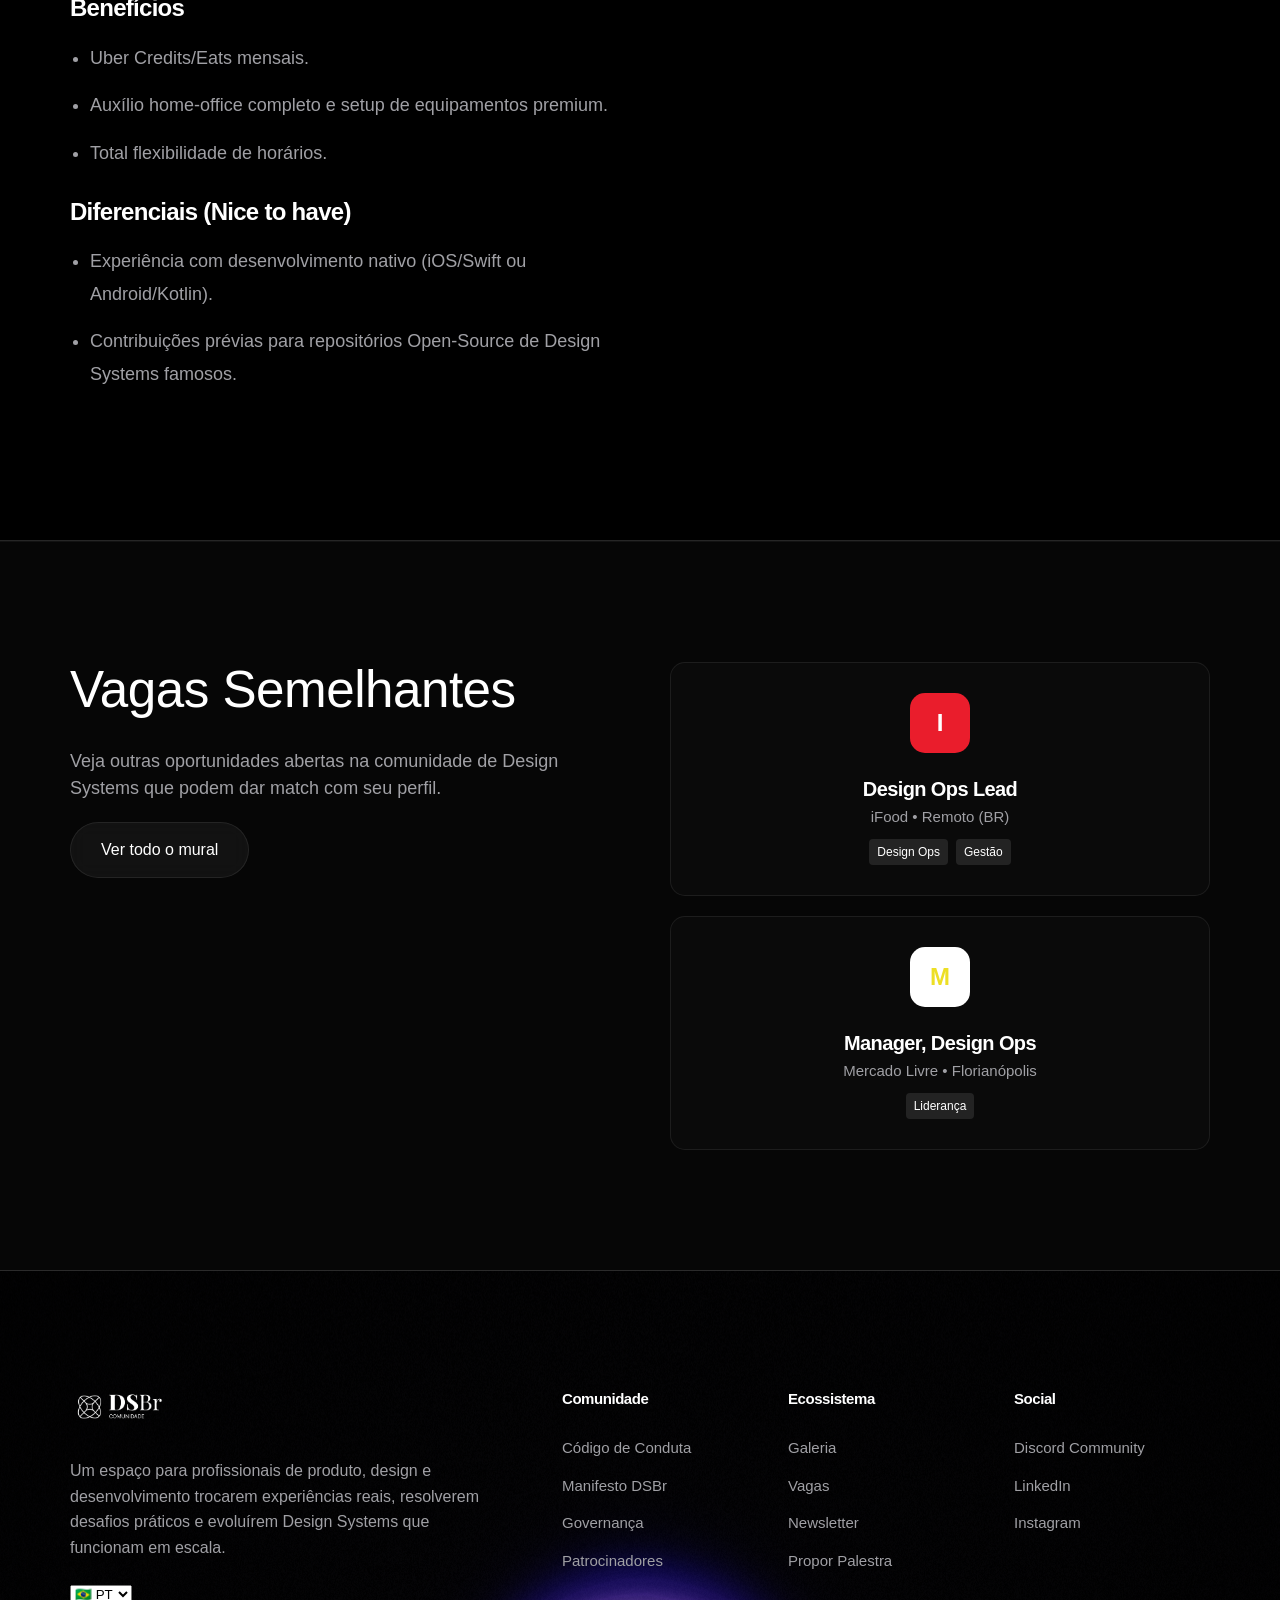
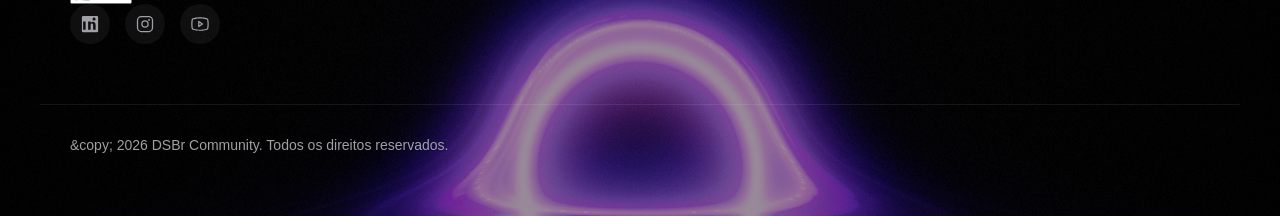
==== commit 3a9fa518: "Fix: Replace failing native select with custom premium dropdown component" ====
--- a/job-details.html
+++ b/job-details.html
@@ -25,13 +25,20 @@
             </div>
 
             <div class="nav-actions">
-                <select class="lang-select nav-select"
-                    style="position: relative !important; z-index: 100000 !important; cursor: pointer !important; opacity: 1 !important; visibility: visible !important; pointer-events: auto !important;"
-                    onmousedown="console.log('HTML Mousedown JobDetails');" 
-                    onclick="console.log('HTML Click JobDetails');">
-                    <option value="pt">🇧🇷 PT</option>
-                    <option value="en">🇺🇸 EN</option>
-                </select>
+                <div class="custom-lang-switcher" id="jobLangSwitcher">
+                    <div class="lang-current">
+                        <span class="current-flag">🇧🇷</span>
+                        <span class="current-text">PT</span>
+                    </div>
+                    <div class="lang-dropdown">
+                        <div class="lang-option active" data-value="pt">
+                            <span>🇧🇷</span> PT
+                        </div>
+                        <div class="lang-option" data-value="en">
+                            <span>🇺🇸</span> EN
+                        </div>
+                    </div>
+                </div>
 
                 <a href="/#join" class="btn btn-primary nav-cta" data-i18n="job_details_slack_btn">
                     <svg fill="currentColor" viewBox="0 0 256 256" style="width: 20px; height: 20px; margin-right: 8px;">
--- a/styles.css
+++ b/styles.css
@@ -1609,7 +1609,15 @@
 
 /* ==========================================================================
    Language Select Dropdown */
-.lang-select {
+/* ==========================================================================
+   Custom Premium Language Switcher (Replacement for failing native select) */
+.custom-lang-switcher {
+    position: relative;
+    user-select: none;
+    display: inline-block;
+}
+
+.lang-current {
     background: rgba(255, 255, 255, 0.05);
     color: var(--text-primary);
     border: 1px solid rgba(255, 255, 255, 0.1);
@@ -1618,53 +1626,91 @@
     font-size: 0.875rem;
     font-weight: 500;
     cursor: pointer;
-    outline: none;
+    display: flex;
+    align-items: center;
+    gap: 8px;
     transition: all 0.2s cubic-bezier(0.16, 1, 0.3, 1);
-    appearance: auto !important;
-    position: relative !important;
-    z-index: 9999 !important;
-    pointer-events: auto !important;
-}
-
-.lang-select:hover {
-    background-color: rgba(255, 255, 255, 0.1);
+    backdrop-filter: blur(10px);
+    width: 100px;
+    justify-content: space-between;
+}
+
+.lang-current:hover {
+    background: rgba(255, 255, 255, 0.1);
     border-color: rgba(255, 255, 255, 0.2);
     transform: translateY(-1px);
 }
 
-.lang-select:focus {
-    border-color: var(--accent-light);
-    box-shadow: 0 0 0 2px rgba(255, 255, 255, 0.05);
-}
-
-.lang-select option {
-    background: #111;
-    color: #fff;
-    padding: 10px;
-}
-
-/* Header Specific Select (High Contrast) */
-.nav-select {
+.lang-current::after {
+    content: '';
+    width: 0;
+    height: 0;
+    border-left: 4px solid transparent;
+    border-right: 4px solid transparent;
+    border-top: 4px solid currentColor;
+    transition: transform 0.2s;
+}
+
+.custom-lang-switcher.active .lang-current::after {
+    transform: rotate(180deg);
+}
+
+.lang-dropdown {
+    position: absolute;
+    top: calc(100% + 8px);
+    right: 0;
+    background: #ffffff;
+    border: 1px solid rgba(0, 0, 0, 0.1);
+    border-radius: 12px;
+    padding: 6px;
+    min-width: 140px;
+    box-shadow: 0 10px 25px rgba(0,0,0,0.2);
+    display: none; /* Hidden by default */
+    flex-direction: column;
+    z-index: 10000;
+}
+
+.custom-lang-switcher.active .lang-dropdown {
+    display: flex;
+    animation: slideDown 0.2s ease-out;
+}
+
+.lang-option {
+    padding: 10px 12px;
+    font-size: 0.875rem;
+    color: #333;
+    border-radius: 6px;
+    cursor: pointer;
+    display: flex;
+    align-items: center;
+    gap: 10px;
+    transition: all 0.2s;
+}
+
+.lang-option:hover {
+    background: rgba(0,0,0,0.05);
+    color: #000;
+}
+
+.lang-option.active {
+    background: #000;
+    color: #fff !important;
+}
+
+@keyframes slideDown {
+    from { opacity: 0; transform: translateY(-10px); }
+    to { opacity: 1; transform: translateY(0); }
+}
+
+/* Navbar Specific adjustment (High Contrast) */
+.nav-actions .lang-current {
     background-color: #fff !important;
     color: #000 !important;
-    border: 1px solid #ccc !important;
-    appearance: auto !important;
-    backdrop-filter: none !important;
-    margin-left: 0;
-    margin-right: 0;
-}
-
-.nav-select:hover {
-    background-color: rgba(0, 0, 0, 0.08);
-    border-color: rgba(0, 0, 0, 0.2);
-}
-
-.nav-select option {
-    background: #fff;
-    color: #000;
-}
-
-.footer .lang-select {
+    border: 1px solid rgba(0, 0, 0, 0.1) !important;
+}
+
+/* Footer Specific adjustment */
+.footer .custom-lang-switcher {
     margin-bottom: 25px;
 }
 
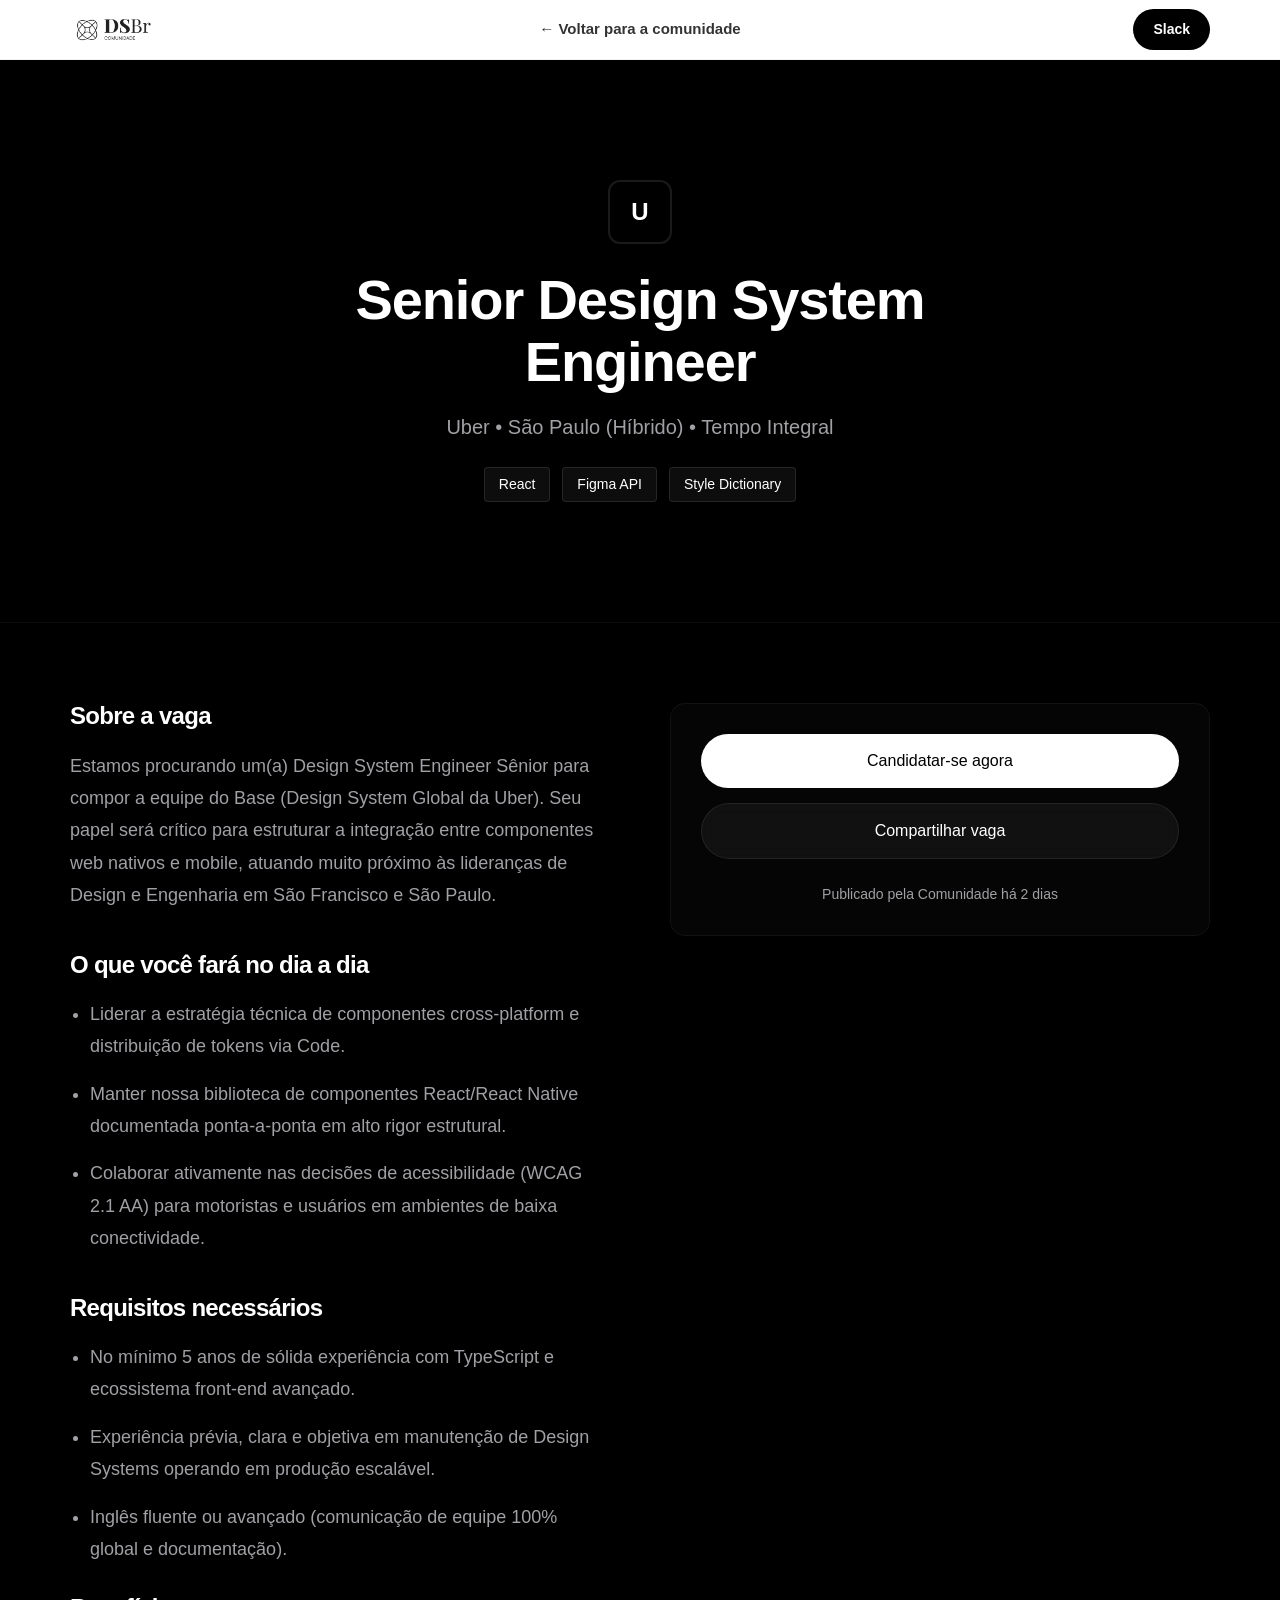
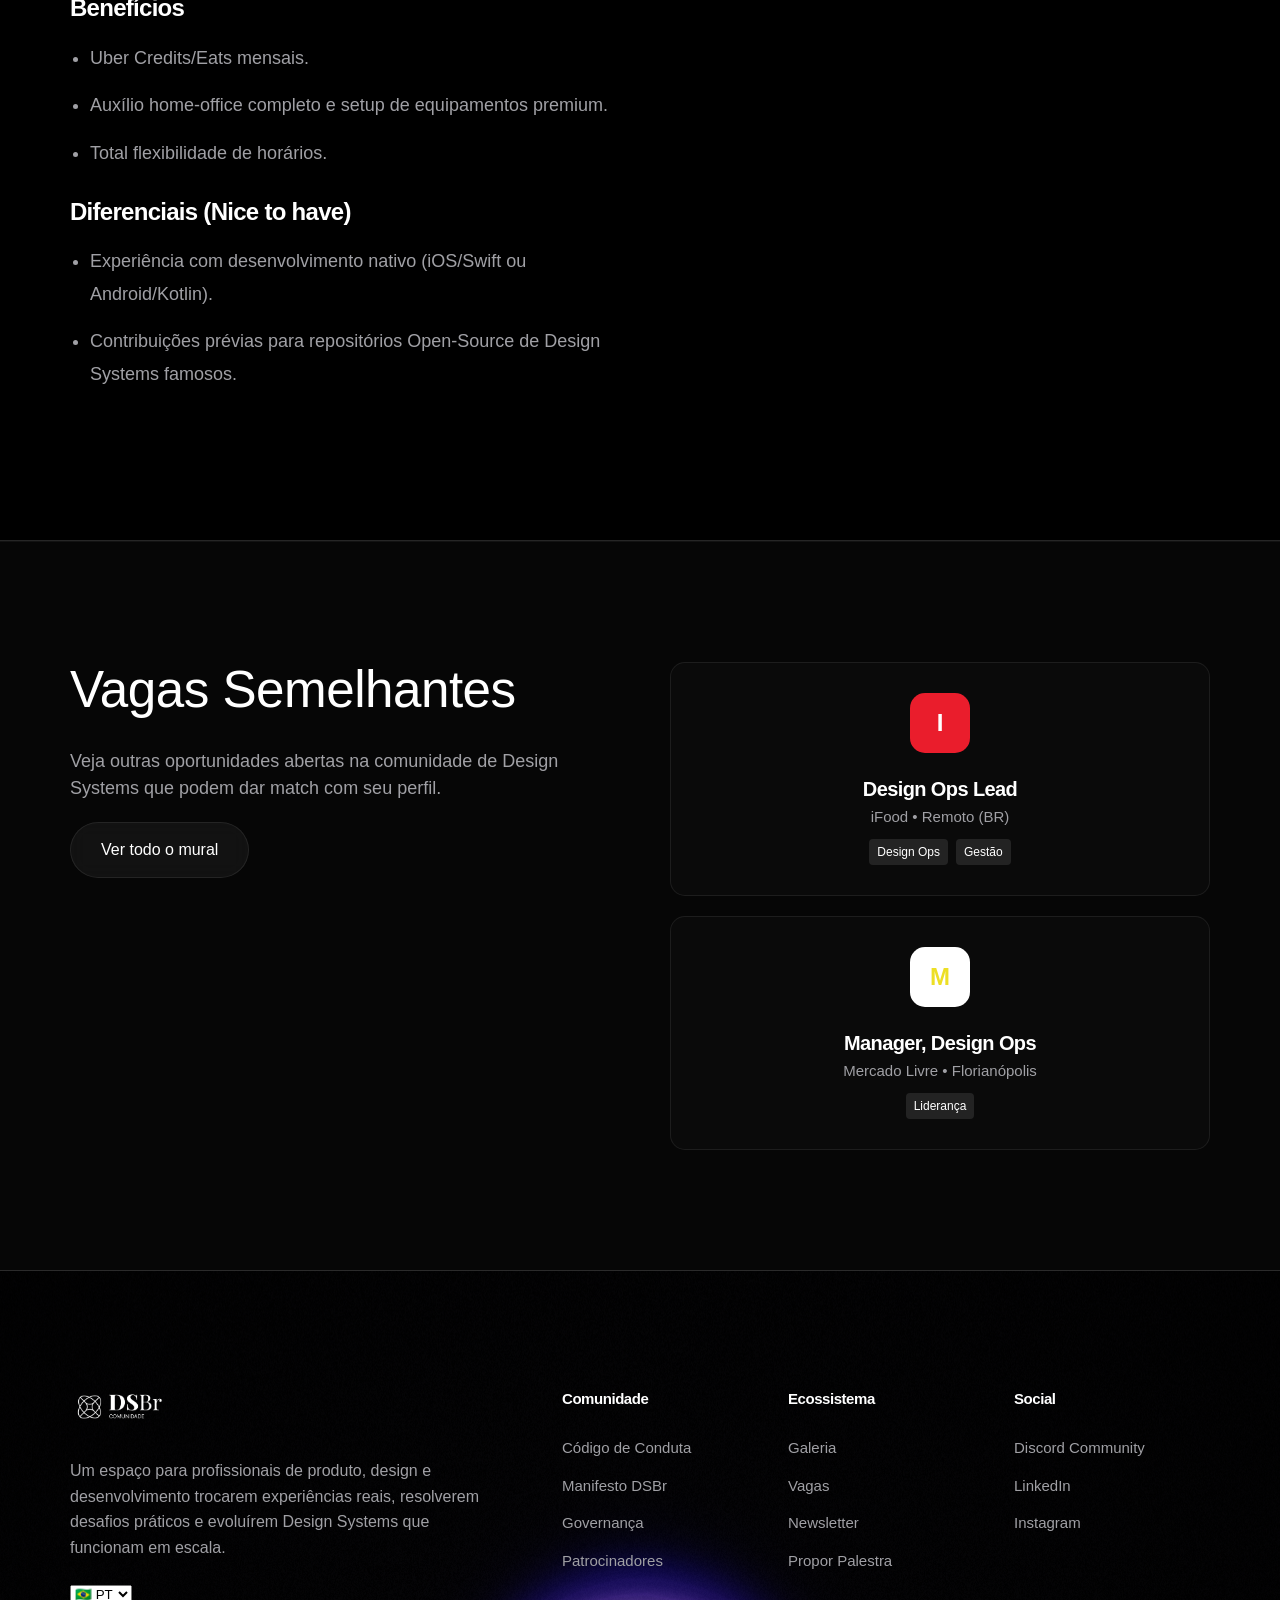
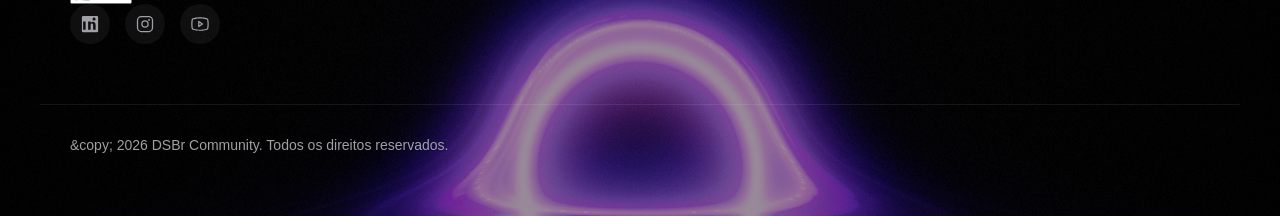
==== commit 1fbcca5f: "UI: Align header button to right and comment out language switcher as requested" ====
--- a/job-details.html
+++ b/job-details.html
@@ -25,7 +25,7 @@
             </div>
 
             <div class="nav-actions">
-                <div class="custom-lang-switcher" id="jobLangSwitcher">
+                <!-- <div class="custom-lang-switcher" id="jobLangSwitcher">
                     <div class="lang-current">
                         <span class="current-flag">🇧🇷</span>
                         <span class="current-text">PT</span>
@@ -38,7 +38,7 @@
                             <span>🇺🇸</span> EN
                         </div>
                     </div>
-                </div>
+                </div> -->
 
                 <a href="/#join" class="btn btn-primary nav-cta" data-i18n="job_details_slack_btn">
                     <svg fill="currentColor" viewBox="0 0 256 256" style="width: 20px; height: 20px; margin-right: 8px;">
--- a/styles.css
+++ b/styles.css
@@ -92,10 +92,10 @@
 }
 
 h1 {
-  font-family: 'Nehemi', var(--font-sans);
-  font-weight: normal;
-  font-size: clamp(2.25rem, 4.5vw, 4rem);
-  letter-spacing: -0.02em;
+    font-family: 'Nehemi', var(--font-sans);
+    font-weight: normal;
+    font-size: clamp(2.25rem, 4.5vw, 4rem);
+    letter-spacing: -0.02em;
 }
 
 h2 {
@@ -152,7 +152,7 @@
 
 .events-section {
     background-color: #080808;
-    background: 
+    background:
         linear-gradient(to right, rgba(0, 0, 0, 0) 0%, rgba(0, 0, 0, 0.8) 0%),
         linear-gradient(to bottom, rgba(0, 0, 0, 0.4) 100%, #080808 0%),
         url('assets/asteroid_remix.jpeg');
@@ -211,6 +211,7 @@
 .btn-primary {
     background: var(--accent-color);
     color: #000000;
+    width: fit-content;
 }
 
 .btn-primary:hover {
@@ -318,8 +319,9 @@
 .nav-actions {
     display: flex;
     align-items: center;
-    gap: 15px;
-    justify-self: end;
+    gap: 20px;
+    justify-content: flex-end;
+    width: 100%;
 }
 
 .nav-cta {
@@ -356,7 +358,7 @@
     left: 0;
     width: 100%;
     height: 100%;
-    background: 
+    background:
         /*linear-gradient(to right, rgba(0, 0, 0, 0) 0%, rgba(0, 0, 0, 0.8) 0%),*/
         linear-gradient(to bottom, rgba(0, 0, 0, 0.4) 100%, #080808 0%),
         url('assets/huly_laser_remix.png');
@@ -462,7 +464,9 @@
     }
 }
 
-.marquee-track img, .marquee-track svg, .marquee-track span {
+.marquee-track img,
+.marquee-track svg,
+.marquee-track span {
     height: 32px;
     width: auto;
     opacity: 0.5;
@@ -490,7 +494,10 @@
     opacity: 0.6;
 }
 
-.marquee-track img:hover, .marquee-track svg:hover, .marquee-track span:hover, .marquee-track i:hover {
+.marquee-track img:hover,
+.marquee-track svg:hover,
+.marquee-track span:hover,
+.marquee-track i:hover {
     opacity: 1;
 }
 
@@ -663,7 +670,7 @@
     justify-content: space-between;
     align-items: center;
     margin-bottom: 60px;
-    
+
     /* grid adj */
 }
 
@@ -883,6 +890,7 @@
     text-align: center;
     margin-bottom: 30px;
 }
+
 .jobs-list {
     display: grid;
     grid-template-columns: repeat(auto-fit, minmax(320px, 1fr));
@@ -1104,24 +1112,26 @@
     width: 100%;
     height: 500px;
     background: radial-gradient(circle at 30% 30%, rgba(200, 200, 255, 0.05) 0%, transparent 60%),
-                radial-gradient(circle at 70% 80%, rgba(100, 100, 255, 0.03) 0%, transparent 50%),
-                #0a0a0f;
+        radial-gradient(circle at 70% 80%, rgba(100, 100, 255, 0.03) 0%, transparent 50%),
+        #0a0a0f;
     border-radius: var(--radius-lg);
-    box-shadow: 0 30px 60px rgba(0,0,0,0.6);
-    border: 1px solid rgba(255,255,255,0.05);
+    box-shadow: 0 30px 60px rgba(0, 0, 0, 0.6);
+    border: 1px solid rgba(255, 255, 255, 0.05);
     position: relative;
     overflow: hidden;
     display: flex;
     align-items: center;
     justify-content: center;
 }
+
 .abstract-mission-art::before {
     content: '';
     position: absolute;
-    width: 200px; height: 300px;
-    background: linear-gradient(135deg, rgba(255,255,255,0.1), transparent);
+    width: 200px;
+    height: 300px;
+    background: linear-gradient(135deg, rgba(255, 255, 255, 0.1), transparent);
     backdrop-filter: blur(20px);
-    border: 1px solid rgba(255,255,255,0.1);
+    border: 1px solid rgba(255, 255, 255, 0.1);
     border-radius: 20px;
     transform: rotate(15deg);
 }
@@ -1137,21 +1147,28 @@
     align-items: center;
     justify-content: center;
 }
+
 .abstract-content-art::after {
     content: '';
     position: absolute;
-    width: 150px; height: 150px;
+    width: 150px;
+    height: 150px;
     border-radius: 50%;
-    background: rgba(255,255,255,0.03);
-    box-shadow: 0 0 100px rgba(255,255,255,0.05);
-    top: 50%; left: 50%;
+    background: rgba(255, 255, 255, 0.03);
+    box-shadow: 0 0 100px rgba(255, 255, 255, 0.05);
+    top: 50%;
+    left: 50%;
     transform: translate(-50%, -50%);
 }
+
 .abstract-content-art::before {
     content: '';
     position: absolute;
-    top: 0; left: 0; right: 0; bottom: 0;
-    background: linear-gradient(to bottom right, rgba(255,255,255,0.05), transparent);
+    top: 0;
+    left: 0;
+    right: 0;
+    bottom: 0;
+    background: linear-gradient(to bottom right, rgba(255, 255, 255, 0.05), transparent);
 }
 
 .btn svg {
@@ -1209,7 +1226,7 @@
 .footer {
     padding: 120px 0 60px;
     /*grid adj*/
-    background: 
+    background:
         /*linear-gradient(to right, rgba(0, 0, 0, 0) 0%, rgba(0, 0, 0, 0.8) 0%),*/
         linear-gradient(to bottom, rgba(0, 0, 0, 0.4) 100%, #080808 0%),
         url('assets/reflect_blackhole_remix.png');
@@ -1664,8 +1681,9 @@
     border-radius: 12px;
     padding: 6px;
     min-width: 140px;
-    box-shadow: 0 10px 25px rgba(0,0,0,0.2);
-    display: none; /* Hidden by default */
+    box-shadow: 0 10px 25px rgba(0, 0, 0, 0.2);
+    display: none;
+    /* Hidden by default */
     flex-direction: column;
     z-index: 10000;
 }
@@ -1688,7 +1706,7 @@
 }
 
 .lang-option:hover {
-    background: rgba(0,0,0,0.05);
+    background: rgba(0, 0, 0, 0.05);
     color: #000;
 }
 
@@ -1698,8 +1716,15 @@
 }
 
 @keyframes slideDown {
-    from { opacity: 0; transform: translateY(-10px); }
-    to { opacity: 1; transform: translateY(0); }
+    from {
+        opacity: 0;
+        transform: translateY(-10px);
+    }
+
+    to {
+        opacity: 1;
+        transform: translateY(0);
+    }
 }
 
 /* Navbar Specific adjustment (High Contrast) */
@@ -1719,7 +1744,9 @@
         display: flex;
         justify-content: space-between;
     }
-    .nav-links, .nav-actions {
+
+    .nav-links,
+    .nav-actions {
         display: none;
     }
 }
